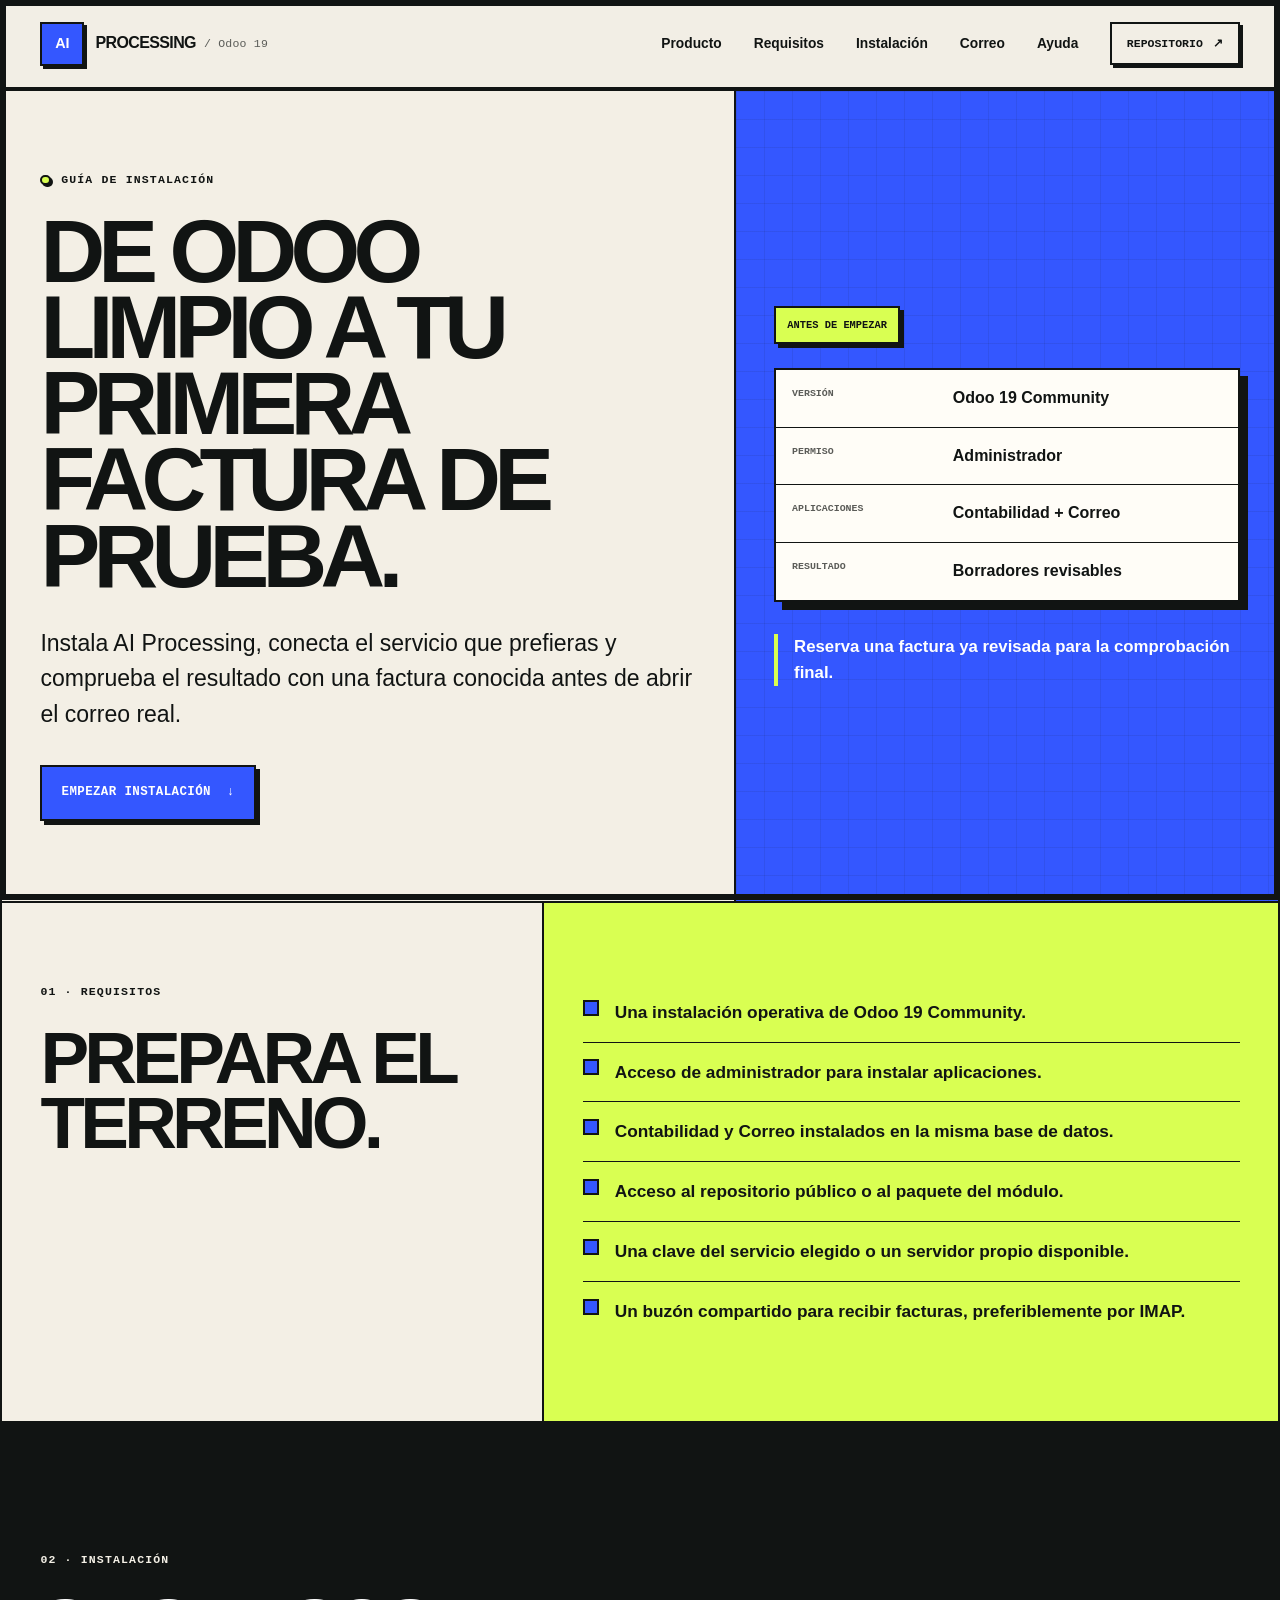
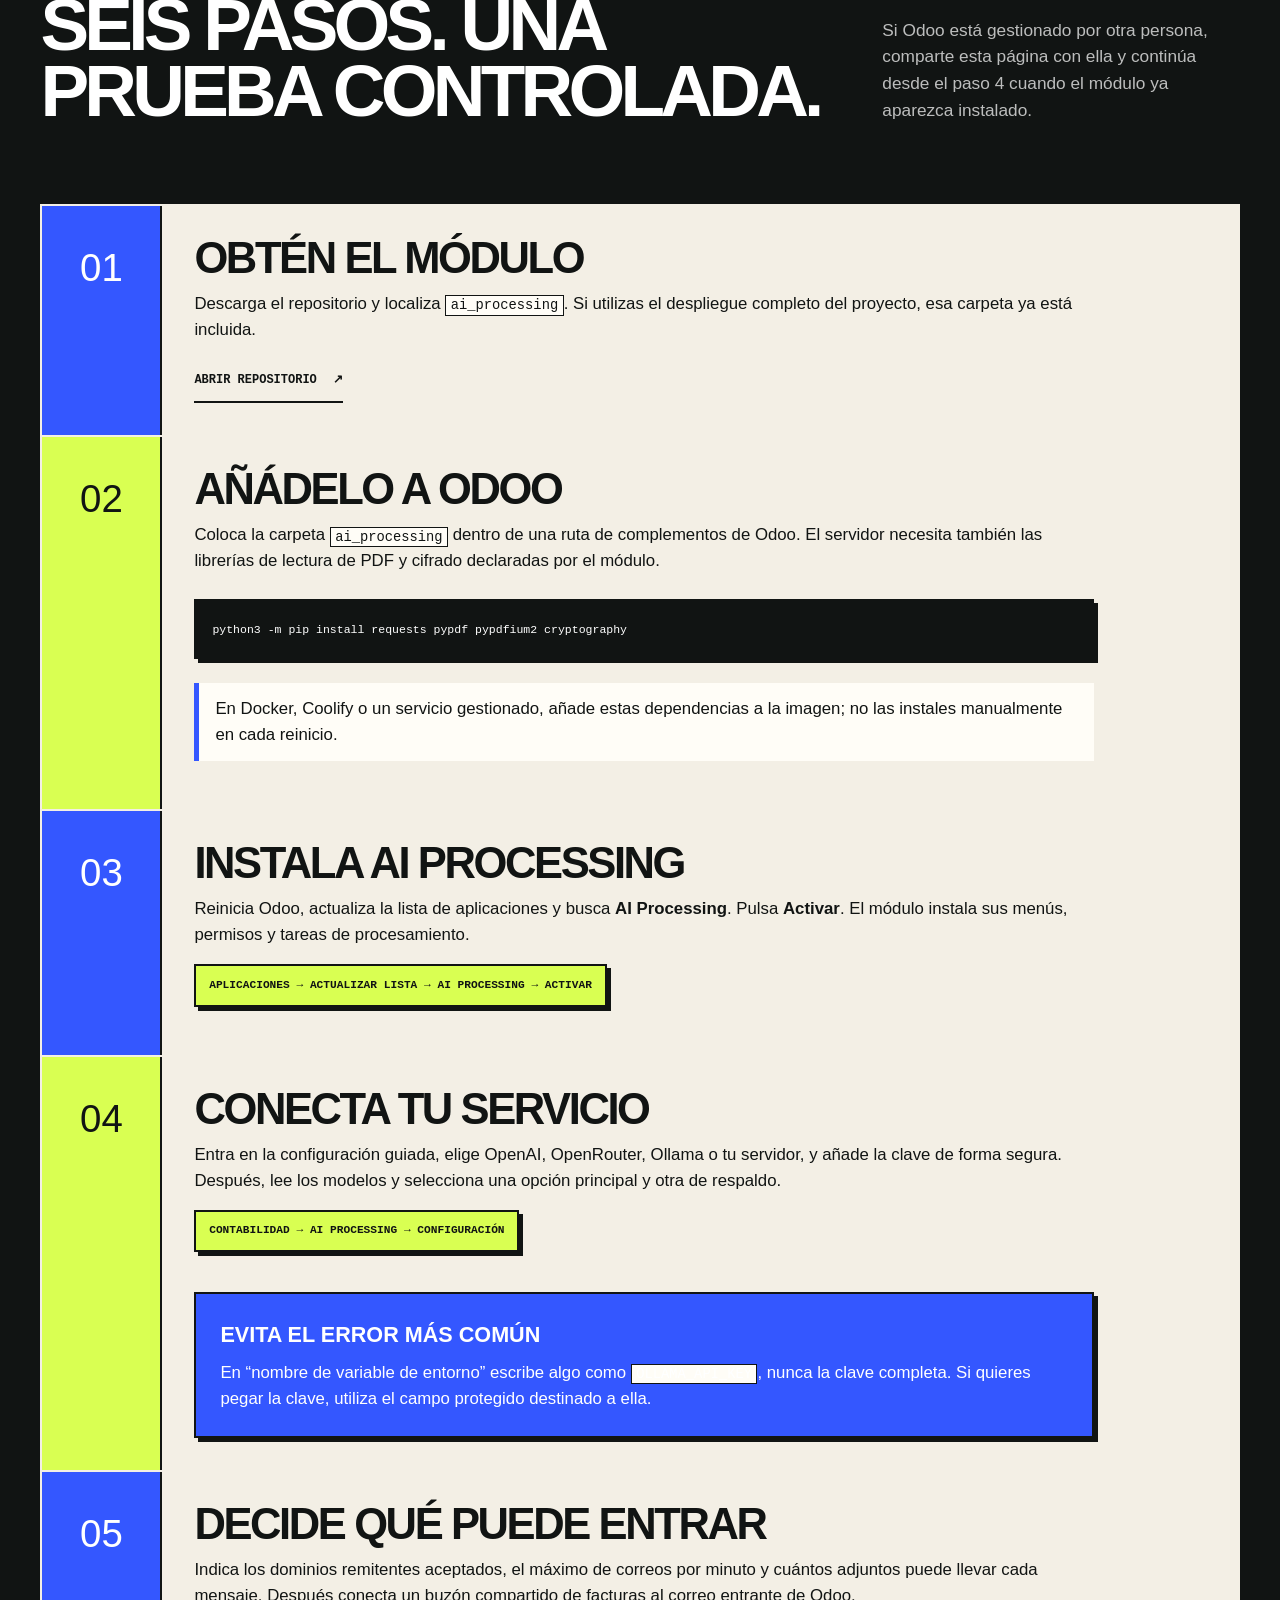
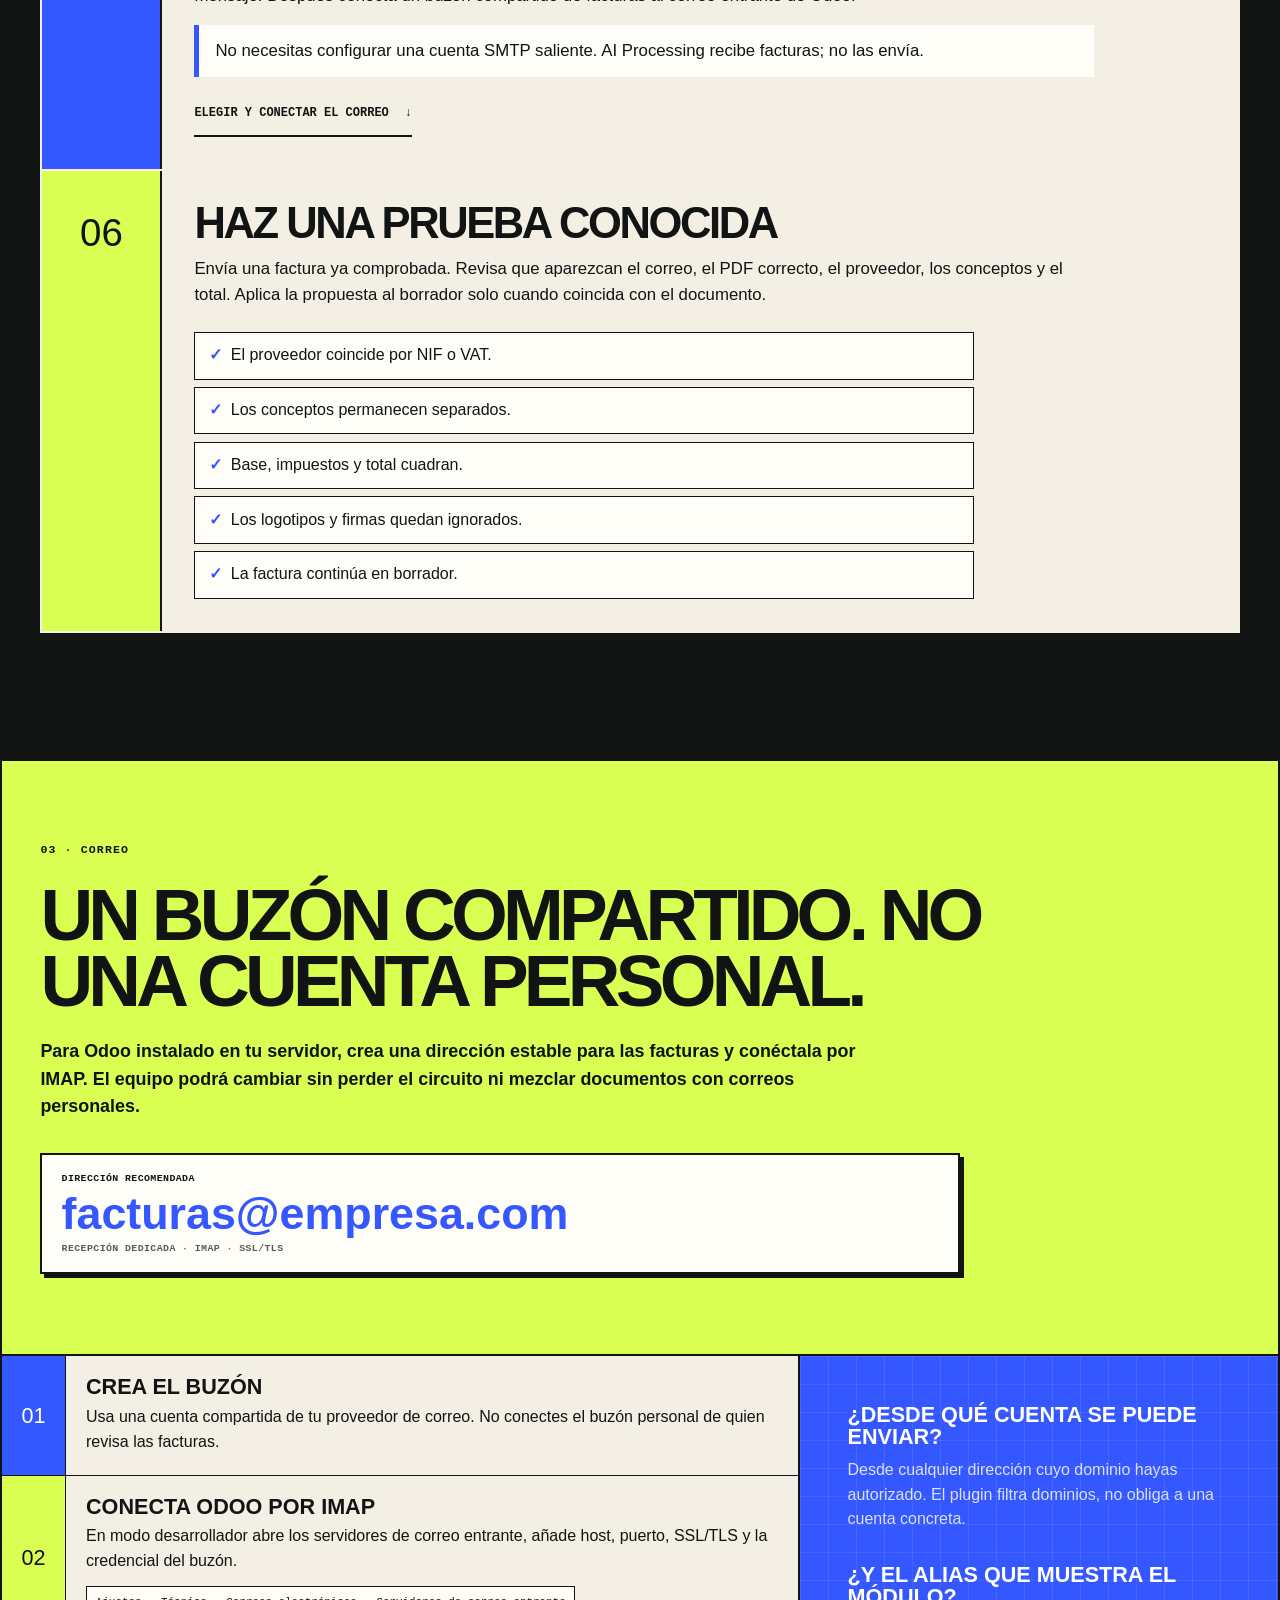
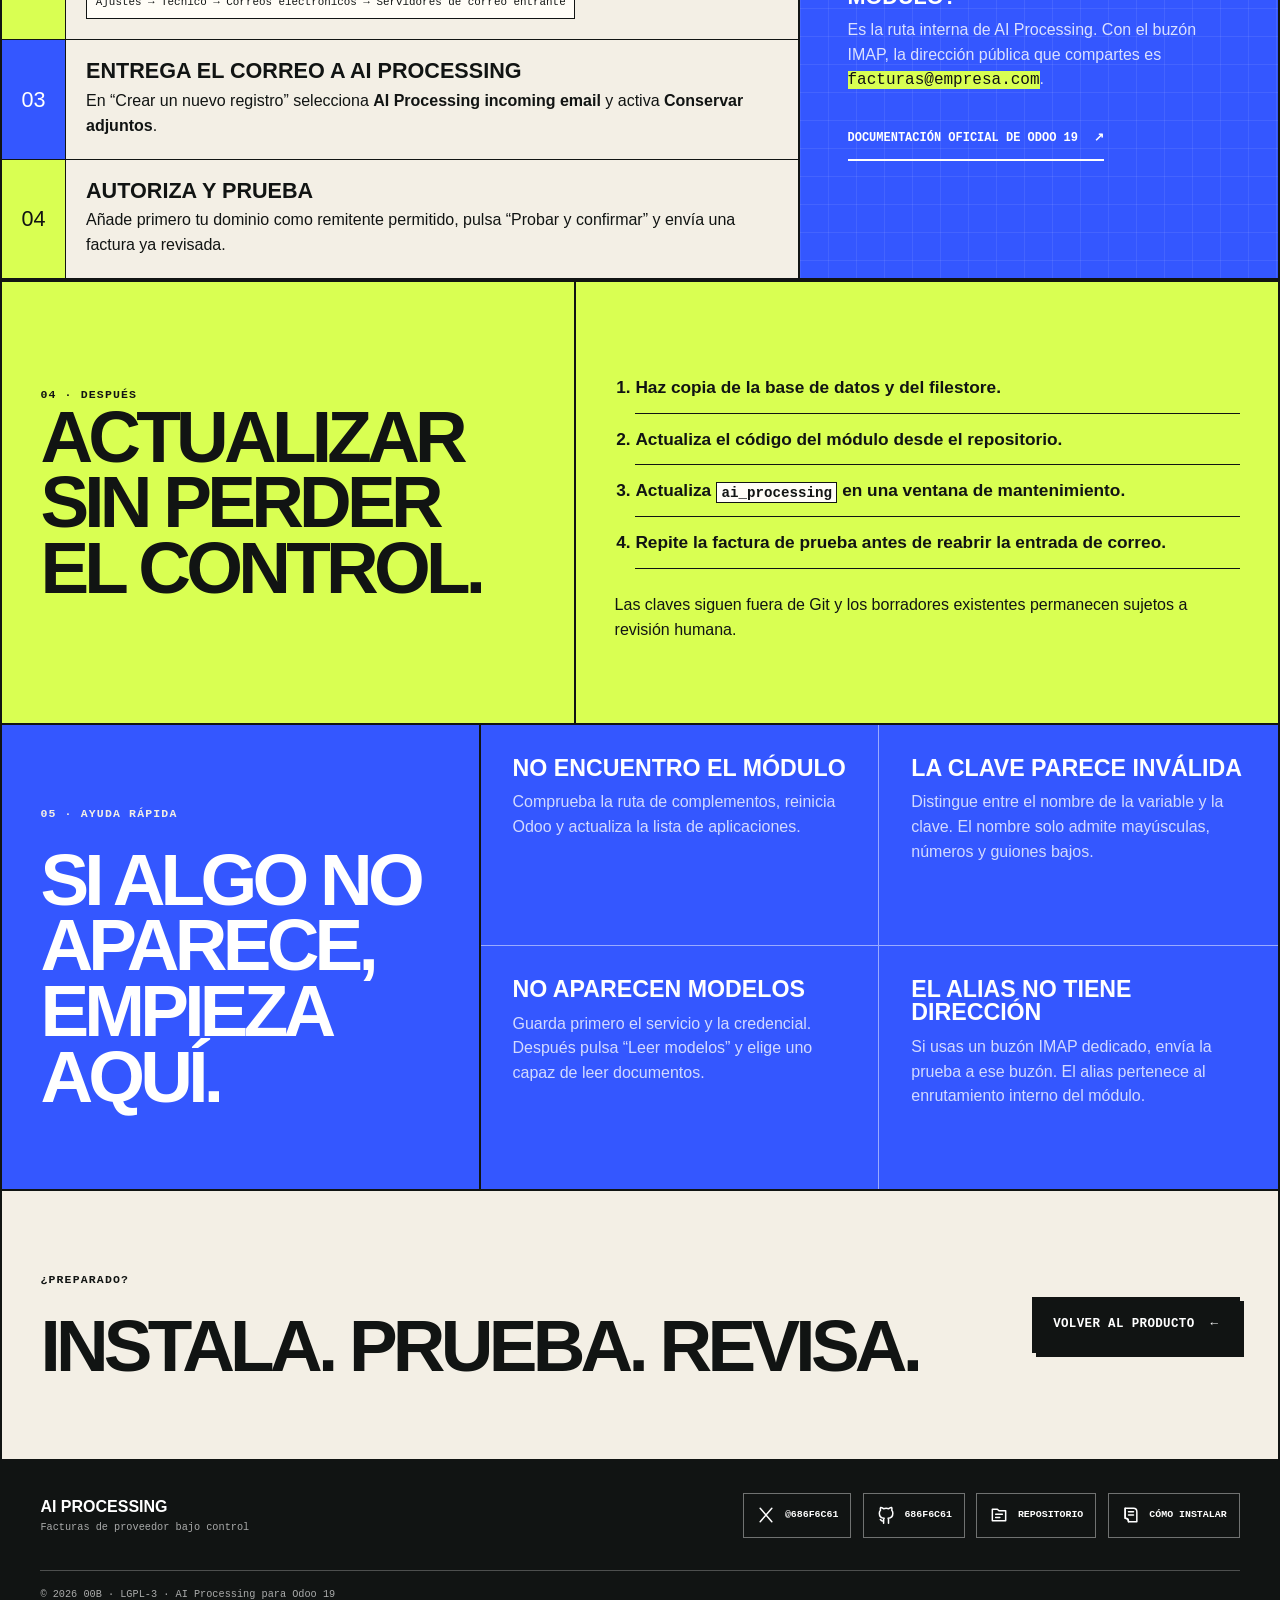
==== landing/instalar.html @ 41432357 "Release AI Processing for Odoo 19" ====
<!doctype html>
<html lang="es">
  <head>
    <meta charset="utf-8">
    <meta name="viewport" content="width=device-width, initial-scale=1">
    <title>Cómo instalar AI Processing en Odoo 19 · 00B</title>
    <meta
      name="description"
      content="Guía paso a paso para instalar AI Processing en Odoo 19 Community, conectar tu servicio y validar la primera factura de proveedor."
    >
    <link rel="canonical" href="https://ai-processing.686f6c61.dev/instalar.html">

    <meta property="og:type" content="article">
    <meta property="og:title" content="Cómo instalar AI Processing en Odoo 19">
    <meta
      property="og:description"
      content="Requisitos, instalación, configuración y primera factura de prueba."
    >
    <meta
      property="og:url"
      content="https://ai-processing.686f6c61.dev/instalar.html"
    >
    <meta
      property="og:image"
      content="https://ai-processing.686f6c61.dev/og-image.png"
    >
    <meta name="twitter:card" content="summary_large_image">

    <meta name="theme-color" content="#f3efe5">
    <link rel="icon" href="./favicon.svg" type="image/svg+xml">
    <link rel="stylesheet" href="./styles.css">

    <script type="application/ld+json">
      {
        "@context": "https://schema.org",
        "@type": "TechArticle",
        "headline": "Cómo instalar AI Processing en Odoo 19",
        "description": "Guía de instalación y primera configuración de AI Processing para Odoo 19 Community.",
        "inLanguage": "es",
        "author": {
          "@type": "Organization",
          "name": "00B",
          "sameAs": [
            "https://x.com/686f6c61",
            "https://github.com/686f6c61"
          ]
        },
        "mainEntityOfPage": "https://ai-processing.686f6c61.dev/instalar.html"
      }
    </script>
  </head>
  <body class="docs-page">
    <a class="skip-link" href="#contenido">Saltar al contenido</a>

    <header class="site-header">
      <a class="brand" href="./index.html" aria-label="AI Processing, inicio">
        <span class="brand__mark" aria-hidden="true">AI</span>
        <span class="brand__name">Processing</span>
        <span class="brand__edition">/ Odoo 19</span>
      </a>

      <nav class="site-nav" aria-label="Navegación principal">
        <a href="./index.html#flujo">Producto</a>
        <a href="#requisitos">Requisitos</a>
        <a href="#pasos">Instalación</a>
        <a href="#correo">Correo</a>
        <a href="#problemas">Ayuda</a>
      </nav>

      <a
        class="header-cta"
        href="https://github.com/686f6c61/odoo-invoices-ai-processing"
        target="_blank"
        rel="noopener noreferrer"
      >
        Repositorio
        <span aria-hidden="true">↗</span>
      </a>
    </header>

    <main id="contenido">
      <section class="docs-hero" aria-labelledby="docs-title">
        <div>
          <p class="eyebrow">
            <span class="status-dot" aria-hidden="true"></span>
            Guía de instalación
          </p>
          <h1 id="docs-title">De Odoo limpio a tu primera factura de prueba.</h1>
          <p>
            Instala AI Processing, conecta el servicio que prefieras y comprueba
            el resultado con una factura conocida antes de abrir el correo real.
          </p>
          <a class="button button--primary" href="#pasos">
            Empezar instalación
            <span aria-hidden="true">↓</span>
          </a>
        </div>

        <aside class="docs-summary" aria-label="Resumen de la instalación">
          <p>Antes de empezar</p>
          <dl>
            <div>
              <dt>Versión</dt>
              <dd>Odoo 19 Community</dd>
            </div>
            <div>
              <dt>Permiso</dt>
              <dd>Administrador</dd>
            </div>
            <div>
              <dt>Aplicaciones</dt>
              <dd>Contabilidad + Correo</dd>
            </div>
            <div>
              <dt>Resultado</dt>
              <dd>Borradores revisables</dd>
            </div>
          </dl>
          <strong>Reserva una factura ya revisada para la comprobación final.</strong>
        </aside>
      </section>

      <section class="install-prerequisites" id="requisitos" aria-labelledby="requirements-title">
        <div>
          <p class="eyebrow">01 · Requisitos</p>
          <h2 id="requirements-title">Prepara el terreno.</h2>
        </div>
        <ul>
          <li>Una instalación operativa de Odoo 19 Community.</li>
          <li>Acceso de administrador para instalar aplicaciones.</li>
          <li>Contabilidad y Correo instalados en la misma base de datos.</li>
          <li>Acceso al repositorio público o al paquete del módulo.</li>
          <li>Una clave del servicio elegido o un servidor propio disponible.</li>
          <li>Un buzón compartido para recibir facturas, preferiblemente por IMAP.</li>
        </ul>
      </section>

      <section class="install-guide" id="pasos" aria-labelledby="install-title">
        <div class="install-guide__heading">
          <div>
            <p class="eyebrow eyebrow--light">02 · Instalación</p>
            <h2 id="install-title">Seis pasos. Una prueba controlada.</h2>
          </div>
          <p>
            Si Odoo está gestionado por otra persona, comparte esta página con
            ella y continúa desde el paso 4 cuando el módulo ya aparezca instalado.
          </p>
        </div>

        <ol class="install-steps">
          <li>
            <span>01</span>
            <div>
              <h3>Obtén el módulo</h3>
              <p>
                Descarga el repositorio y localiza
                <code>ai_processing</code>. Si utilizas el despliegue
                completo del proyecto, esa carpeta ya está incluida.
              </p>
              <a
                class="text-link"
                href="https://github.com/686f6c61/odoo-invoices-ai-processing"
                target="_blank"
                rel="noopener noreferrer"
              >
                Abrir repositorio
                <span aria-hidden="true">↗</span>
              </a>
            </div>
          </li>

          <li>
            <span>02</span>
            <div>
              <h3>Añádelo a Odoo</h3>
              <p>
                Coloca la carpeta <code>ai_processing</code> dentro de una ruta
                de complementos de Odoo. El servidor necesita también las
                librerías de lectura de PDF y cifrado declaradas por el módulo.
              </p>
              <pre><code>python3 -m pip install requests pypdf pypdfium2 cryptography</code></pre>
              <p class="install-note">
                En Docker, Coolify o un servicio gestionado, añade estas
                dependencias a la imagen; no las instales manualmente en cada reinicio.
              </p>
            </div>
          </li>

          <li>
            <span>03</span>
            <div>
              <h3>Instala AI Processing</h3>
              <p>
                Reinicia Odoo, actualiza la lista de aplicaciones y busca
                <strong>AI Processing</strong>. Pulsa <strong>Activar</strong>.
                El módulo instala sus menús, permisos y tareas de procesamiento.
              </p>
              <p class="install-path">Aplicaciones → Actualizar lista → AI Processing → Activar</p>
            </div>
          </li>

          <li>
            <span>04</span>
            <div>
              <h3>Conecta tu servicio</h3>
              <p>
                Entra en la configuración guiada, elige OpenAI, OpenRouter,
                Ollama o tu servidor, y añade la clave de forma segura. Después,
                lee los modelos y selecciona una opción principal y otra de respaldo.
              </p>
              <p class="install-path">Contabilidad → AI Processing → Configuración</p>
              <div class="install-warning">
                <strong>Evita el error más común</strong>
                <p>
                  En “nombre de variable de entorno” escribe algo como
                  <code>OLLAMA_API_KEY</code>, nunca la clave completa. Si quieres
                  pegar la clave, utiliza el campo protegido destinado a ella.
                </p>
              </div>
            </div>
          </li>

          <li>
            <span>05</span>
            <div>
              <h3>Decide qué puede entrar</h3>
              <p>
                Indica los dominios remitentes aceptados, el máximo de correos
                por minuto y cuántos adjuntos puede llevar cada mensaje. Después
                conecta un buzón compartido de facturas al correo entrante de Odoo.
              </p>
              <p class="install-note">
                No necesitas configurar una cuenta SMTP saliente. AI Processing
                recibe facturas; no las envía.
              </p>
              <a class="text-link" href="#correo">
                Elegir y conectar el correo
                <span aria-hidden="true">↓</span>
              </a>
            </div>
          </li>

          <li>
            <span>06</span>
            <div>
              <h3>Haz una prueba conocida</h3>
              <p>
                Envía una factura ya comprobada. Revisa que aparezcan el correo,
                el PDF correcto, el proveedor, los conceptos y el total. Aplica
                la propuesta al borrador solo cuando coincida con el documento.
              </p>
              <ul class="test-checklist">
                <li>El proveedor coincide por NIF o VAT.</li>
                <li>Los conceptos permanecen separados.</li>
                <li>Base, impuestos y total cuadran.</li>
                <li>Los logotipos y firmas quedan ignorados.</li>
                <li>La factura continúa en borrador.</li>
              </ul>
            </div>
          </li>
        </ol>
      </section>

      <section class="mail-setup" id="correo" aria-labelledby="mail-title">
        <div class="mail-setup__intro">
          <p class="eyebrow">03 · Correo</p>
          <h2 id="mail-title">Un buzón compartido. No una cuenta personal.</h2>
          <p>
            Para Odoo instalado en tu servidor, crea una dirección estable para
            las facturas y conéctala por IMAP. El equipo podrá cambiar sin
            perder el circuito ni mezclar documentos con correos personales.
          </p>
          <div class="mail-address">
            <small>Dirección recomendada</small>
            <strong>facturas@empresa.com</strong>
            <span>Recepción dedicada · IMAP · SSL/TLS</span>
          </div>
        </div>

        <div class="mail-setup__steps">
          <ol>
            <li>
              <span>01</span>
              <div>
                <strong>Crea el buzón</strong>
                <p>
                  Usa una cuenta compartida de tu proveedor de correo. No
                  conectes el buzón personal de quien revisa las facturas.
                </p>
              </div>
            </li>
            <li>
              <span>02</span>
              <div>
                <strong>Conecta Odoo por IMAP</strong>
                <p>
                  En modo desarrollador abre los servidores de correo entrante,
                  añade host, puerto, SSL/TLS y la credencial del buzón.
                </p>
                <code>Ajustes → Técnico → Correos electrónicos → Servidores de correo entrante</code>
              </div>
            </li>
            <li>
              <span>03</span>
              <div>
                <strong>Entrega el correo a AI Processing</strong>
                <p>
                  En “Crear un nuevo registro” selecciona
                  <b>AI Processing incoming email</b> y activa
                  <b>Conservar adjuntos</b>.
                </p>
              </div>
            </li>
            <li>
              <span>04</span>
              <div>
                <strong>Autoriza y prueba</strong>
                <p>
                  Añade primero tu dominio como remitente permitido, pulsa
                  “Probar y confirmar” y envía una factura ya revisada.
                </p>
              </div>
            </li>
          </ol>

          <aside>
            <strong>¿Desde qué cuenta se puede enviar?</strong>
            <p>
              Desde cualquier dirección cuyo dominio hayas autorizado. El
              plugin filtra dominios, no obliga a una cuenta concreta.
            </p>
            <strong>¿Y el alias que muestra el módulo?</strong>
            <p>
              Es la ruta interna de AI Processing. Con el buzón IMAP, la
              dirección pública que compartes es
              <code>facturas@empresa.com</code>.
            </p>
            <a
              class="text-link text-link--light"
              href="https://www.odoo.com/documentation/19.0/es/applications/general/email_communication/email_servers_inbound.html"
              target="_blank"
              rel="noopener noreferrer"
            >
              Documentación oficial de Odoo 19
              <span aria-hidden="true">↗</span>
            </a>
          </aside>
        </div>
      </section>

      <section class="after-install" aria-labelledby="after-title">
        <div>
          <p class="eyebrow">04 · Después</p>
          <h2 id="after-title">Actualizar sin perder el control.</h2>
        </div>
        <div>
          <ol>
            <li>Haz copia de la base de datos y del filestore.</li>
            <li>Actualiza el código del módulo desde el repositorio.</li>
            <li>Actualiza <code>ai_processing</code> en una ventana de mantenimiento.</li>
            <li>Repite la factura de prueba antes de reabrir la entrada de correo.</li>
          </ol>
          <p>
            Las claves siguen fuera de Git y los borradores existentes permanecen
            sujetos a revisión humana.
          </p>
        </div>
      </section>

      <section class="install-help" id="problemas" aria-labelledby="help-title">
        <div>
          <p class="eyebrow eyebrow--light">05 · Ayuda rápida</p>
          <h2 id="help-title">Si algo no aparece, empieza aquí.</h2>
        </div>
        <div class="help-grid">
          <article>
            <h3>No encuentro el módulo</h3>
            <p>Comprueba la ruta de complementos, reinicia Odoo y actualiza la lista de aplicaciones.</p>
          </article>
          <article>
            <h3>La clave parece inválida</h3>
            <p>Distingue entre el nombre de la variable y la clave. El nombre solo admite mayúsculas, números y guiones bajos.</p>
          </article>
          <article>
            <h3>No aparecen modelos</h3>
            <p>Guarda primero el servicio y la credencial. Después pulsa “Leer modelos” y elige uno capaz de leer documentos.</p>
          </article>
          <article>
            <h3>El alias no tiene dirección</h3>
            <p>Si usas un buzón IMAP dedicado, envía la prueba a ese buzón. El alias pertenece al enrutamiento interno del módulo.</p>
          </article>
        </div>
      </section>

      <section class="docs-closing" aria-labelledby="docs-closing-title">
        <div>
          <p class="eyebrow">¿Preparado?</p>
          <h2 id="docs-closing-title">Instala. Prueba. Revisa.</h2>
        </div>
        <a class="button button--dark" href="./index.html">
          Volver al producto
          <span aria-hidden="true">←</span>
        </a>
      </section>
    </main>

    <footer class="site-footer">
      <div class="site-footer__brand">
        <strong>AI Processing</strong>
        <span>Facturas de proveedor bajo control</span>
      </div>

      <nav class="socials" aria-label="Enlaces de AI Processing">
        <a
          href="https://x.com/686f6c61"
          target="_blank"
          rel="me noopener noreferrer"
          aria-label="686f6c61 en X"
        >
          <svg viewBox="0 0 24 24" aria-hidden="true" focusable="false">
            <path d="M5 4l14 16M19 4 5 20"/>
          </svg>
          <span>@686f6c61</span>
        </a>
        <a
          href="https://github.com/686f6c61"
          target="_blank"
          rel="me noopener noreferrer"
          aria-label="686f6c61 en GitHub"
        >
          <svg viewBox="0 0 24 24" aria-hidden="true" focusable="false">
            <path d="M15 22v-3.9c0-1 .1-1.5-.5-2.1 2.8-.3 5.7-1.4 5.7-6.2 0-1.4-.5-2.5-1.3-3.4.1-.3.6-1.6-.1-3.3 0 0-1-.3-3.5 1.3a12 12 0 0 0-6.3 0C6.5 2.8 5.5 3.1 5.5 3.1c-.7 1.7-.2 3-.1 3.3A5 5 0 0 0 4 9.8c0 4.8 3 5.9 5.8 6.2-.4.4-.7.9-.7 1.8V22"/>
            <path d="M9 19c-2.7.8-2.7-1.2-3.8-1.5"/>
          </svg>
          <span>686f6c61</span>
        </a>
        <a
          href="https://github.com/686f6c61/odoo-invoices-ai-processing"
          target="_blank"
          rel="noopener noreferrer"
          aria-label="Repositorio odoo-invoices-ai-processing en GitHub"
        >
          <svg viewBox="0 0 24 24" aria-hidden="true" focusable="false">
            <path d="M4 5h6l2 2h8v12H4Z"/>
            <path d="M8 11h8M8 15h5"/>
          </svg>
          <span>Repositorio</span>
        </a>
        <a href="./instalar.html" aria-current="page" aria-label="Guía de instalación">
          <svg viewBox="0 0 24 24" aria-hidden="true" focusable="false">
            <path d="M5 4h10a4 4 0 0 1 4 4v12H9a4 4 0 0 0-4-4Z"/>
            <path d="M5 4v12a4 4 0 0 1 4 4M9 8h6M9 12h6"/>
          </svg>
          <span>Cómo instalar</span>
        </a>
      </nav>

      <p>© 2026 00B · LGPL-3 · AI Processing para Odoo 19</p>
    </footer>
  </body>
</html>
---- landing/styles.css ----
:root {
  --paper: #f3efe5;
  --paper-bright: #fffdf7;
  --ink: #111413;
  --muted: #5b5c58;
  --blue: #3457ff;
  --blue-dark: #1731b8;
  --lime: #d9ff52;
  --line: #111413;
  --line-soft: rgba(17, 20, 19, 0.2);
  --display: "Arial Black", "Helvetica Neue", Arial, sans-serif;
  --body: "Helvetica Neue", Helvetica, Arial, sans-serif;
  --mono: "SFMono-Regular", Consolas, "Liberation Mono", monospace;
  --shadow: 8px 8px 0 var(--ink);
  --shadow-small: 4px 4px 0 var(--ink);
  --content: 1480px;
  --gutter: clamp(1rem, 3vw, 3rem);
  --space-1: 0.5rem;
  --space-2: 1rem;
  --space-3: 1.5rem;
  --space-4: 2rem;
  --space-5: 3rem;
  --space-6: 5rem;
  --space-7: 8rem;
  --ease: cubic-bezier(0.2, 0.75, 0.2, 1);
}

*,
*::before,
*::after {
  box-sizing: border-box;
}

html {
  scroll-behavior: smooth;
  scroll-padding-top: 6rem;
}

body {
  margin: 0;
  overflow-x: hidden;
  color: var(--ink);
  background: var(--paper);
  font-family: var(--body);
  font-size: 1rem;
  line-height: 1.55;
  text-rendering: optimizeLegibility;
}

body::before {
  position: fixed;
  z-index: 30;
  inset: 0;
  border: 6px solid var(--ink);
  pointer-events: none;
  content: "";
}

a {
  color: inherit;
}

svg {
  display: block;
}

::selection {
  color: var(--paper-bright);
  background: var(--blue);
}

.skip-link {
  position: fixed;
  z-index: 100;
  top: 0.75rem;
  left: 0.75rem;
  padding: 0.75rem 1rem;
  border: 2px solid var(--ink);
  color: var(--paper-bright);
  background: var(--ink);
  transform: translateY(-150%);
}

.skip-link:focus {
  transform: translateY(0);
}

:focus-visible {
  outline: 4px solid var(--blue);
  outline-offset: 4px;
}

.site-header {
  position: relative;
  z-index: 20;
  display: grid;
  grid-template-columns: minmax(240px, 1fr) auto auto;
  align-items: center;
  gap: var(--space-4);
  width: min(100%, var(--content));
  margin-inline: auto;
  padding: 1.35rem var(--gutter);
  border-right: 2px solid var(--ink);
  border-bottom: 2px solid var(--ink);
  border-left: 2px solid var(--ink);
  background: rgba(243, 239, 229, 0.96);
}

.brand {
  display: inline-flex;
  align-items: center;
  width: fit-content;
  font-weight: 800;
  text-decoration: none;
}

.brand__mark {
  display: grid;
  width: 2.75rem;
  height: 2.75rem;
  place-items: center;
  margin-right: 0.7rem;
  border: 2px solid var(--ink);
  color: white;
  background: var(--blue);
  font-family: var(--display);
  font-size: 0.9rem;
  box-shadow: 3px 3px 0 var(--ink);
}

.brand__name {
  font-family: var(--display);
  letter-spacing: -0.04em;
  text-transform: uppercase;
}

.brand__edition {
  margin-left: 0.5rem;
  color: var(--muted);
  font-family: var(--mono);
  font-size: 0.72rem;
  font-weight: 500;
  letter-spacing: 0.02em;
}

.site-nav {
  display: flex;
  align-items: center;
  gap: clamp(1rem, 2.5vw, 2.4rem);
}

.site-nav a {
  position: relative;
  font-size: 0.86rem;
  font-weight: 700;
  text-decoration: none;
}

.site-nav a::after {
  position: absolute;
  right: 0;
  bottom: -0.35rem;
  left: 0;
  height: 2px;
  background: var(--blue);
  transform: scaleX(0);
  transform-origin: right;
  transition: transform 180ms var(--ease);
  content: "";
}

.site-nav a:hover::after,
.site-nav a:focus-visible::after {
  transform: scaleX(1);
  transform-origin: left;
}

.header-cta {
  display: inline-flex;
  align-items: center;
  gap: 0.65rem;
  padding: 0.65rem 0.9rem;
  border: 2px solid var(--ink);
  font-family: var(--mono);
  font-size: 0.72rem;
  font-weight: 700;
  text-decoration: none;
  text-transform: uppercase;
  box-shadow: 3px 3px 0 var(--ink);
  transition:
    box-shadow 160ms var(--ease),
    transform 160ms var(--ease);
}

.header-cta:hover {
  box-shadow: 0 0 0 var(--ink);
  transform: translate(3px, 3px);
}

.hero {
  display: grid;
  grid-template-columns: minmax(0, 1.04fr) minmax(440px, 0.96fr);
  min-height: 820px;
  width: min(100%, var(--content));
  margin-inline: auto;
  border-right: 2px solid var(--ink);
  border-left: 2px solid var(--ink);
}

.hero__copy {
  display: flex;
  flex-direction: column;
  justify-content: center;
  padding: clamp(4rem, 8vw, 7rem) var(--gutter);
  border-right: 2px solid var(--ink);
}

.eyebrow {
  display: flex;
  align-items: center;
  gap: 0.65rem;
  margin: 0 0 var(--space-3);
  font-family: var(--mono);
  font-size: 0.72rem;
  font-weight: 800;
  letter-spacing: 0.1em;
  text-transform: uppercase;
}

.eyebrow--light {
  color: var(--paper);
}

.status-dot {
  width: 0.65rem;
  height: 0.65rem;
  border: 2px solid var(--ink);
  border-radius: 50%;
  background: var(--lime);
  box-shadow: 2px 2px 0 var(--ink);
}

.hero h1 {
  max-width: 100%;
  margin: 0;
  font-family: var(--display);
  font-size: clamp(3.7rem, 5.6vw, 6.7rem);
  font-weight: 900;
  line-height: 0.84;
  letter-spacing: -0.075em;
  text-transform: uppercase;
}

.hero h1 span {
  display: block;
  color: var(--blue);
}

.hero__lede {
  max-width: 690px;
  margin: var(--space-4) 0 0;
  font-size: clamp(1.12rem, 1.6vw, 1.45rem);
  line-height: 1.45;
}

.hero__actions {
  display: flex;
  flex-wrap: wrap;
  gap: var(--space-2);
  margin-top: var(--space-4);
}

.button {
  display: inline-flex;
  min-height: 3.5rem;
  align-items: center;
  justify-content: center;
  gap: 1rem;
  padding: 0.9rem 1.2rem;
  border: 2px solid var(--ink);
  font-family: var(--mono);
  font-size: 0.78rem;
  font-weight: 800;
  letter-spacing: 0.03em;
  text-decoration: none;
  text-transform: uppercase;
  box-shadow: var(--shadow-small);
  transition:
    transform 160ms var(--ease),
    box-shadow 160ms var(--ease);
}

.button:hover {
  box-shadow: 0 0 0 var(--ink);
  transform: translate(4px, 4px);
}

.button--primary {
  color: white;
  background: var(--blue);
}

.button--dark {
  color: white;
  background: var(--ink);
}

.hero__facts {
  display: grid;
  grid-template-columns: repeat(3, 1fr);
  gap: 0;
  margin: var(--space-6) 0 0;
  padding: 0;
  border-top: 2px solid var(--ink);
  border-bottom: 2px solid var(--ink);
  list-style: none;
}

.hero__facts li {
  display: flex;
  flex-direction: column;
  gap: 0.2rem;
  padding: 0.8rem 0.9rem;
  border-right: 2px solid var(--ink);
}

.hero__facts li:first-child {
  padding-left: 0;
}

.hero__facts li:last-child {
  border-right: 0;
}

.hero__facts span {
  color: var(--muted);
  font-family: var(--mono);
  font-size: 0.62rem;
  letter-spacing: 0.06em;
  text-transform: uppercase;
}

.hero__facts strong {
  font-size: 0.88rem;
}

.hero__visual {
  position: relative;
  display: grid;
  overflow: hidden;
  min-height: 680px;
  place-items: center;
  padding: clamp(2rem, 5vw, 4.5rem);
  background:
    linear-gradient(rgba(17, 20, 19, 0.06) 1px, transparent 1px),
    linear-gradient(90deg, rgba(17, 20, 19, 0.06) 1px, transparent 1px),
    var(--blue);
  background-size: 32px 32px;
}

.hero__visual::before {
  position: absolute;
  top: 7%;
  right: 8%;
  width: 8rem;
  height: 8rem;
  border: 2px solid var(--ink);
  border-radius: 50%;
  background: var(--lime);
  box-shadow: var(--shadow);
  content: "";
}

.product-demo {
  position: relative;
  z-index: 2;
  width: min(100%, 660px);
  border: 3px solid var(--ink);
  background: var(--paper-bright);
  box-shadow: 12px 12px 0 var(--ink);
  transform: rotate(-0.8deg);
}

.product-demo__bar {
  display: grid;
  grid-template-columns: 1fr auto 1fr;
  align-items: center;
  gap: 1rem;
  min-height: 3.3rem;
  padding: 0.7rem 1rem;
  border-bottom: 2px solid var(--ink);
  color: var(--paper-bright);
  background: var(--ink);
  font-family: var(--mono);
  font-size: 0.62rem;
  font-weight: 800;
  letter-spacing: 0.04em;
  text-transform: uppercase;
}

.product-demo__bar > div {
  display: flex;
  gap: 0.35rem;
}

.product-demo__bar > div span {
  width: 0.6rem;
  height: 0.6rem;
  border: 1px solid var(--paper-bright);
  border-radius: 50%;
}

.product-demo__bar > span {
  justify-self: end;
  opacity: 0.65;
}

.product-demo__body {
  display: grid;
  gap: 1rem;
  padding: clamp(1rem, 2.6vw, 1.6rem);
  background:
    linear-gradient(rgba(17, 20, 19, 0.055) 1px, transparent 1px),
    linear-gradient(90deg, rgba(17, 20, 19, 0.055) 1px, transparent 1px),
    var(--paper);
  background-size: 22px 22px;
}

.demo-inbox,
.demo-draft {
  border: 2px solid var(--ink);
  background: var(--paper-bright);
}

.demo-inbox {
  padding: 1rem;
  animation: demo-inbox 7.2s var(--ease) infinite;
}

.demo-card__heading {
  display: grid;
  grid-template-columns: 2.6rem minmax(0, 1fr) auto;
  gap: 0.7rem;
  align-items: center;
}

.demo-icon {
  display: grid;
  width: 2.6rem;
  height: 2.6rem;
  place-items: center;
  border: 2px solid var(--ink);
  background: var(--lime);
  font-size: 1.2rem;
  font-weight: 900;
}

.demo-card__heading small,
.demo-draft__top small {
  display: block;
  color: var(--muted);
  font-family: var(--mono);
  font-size: 0.56rem;
  font-weight: 800;
  letter-spacing: 0.06em;
  text-transform: uppercase;
}

.demo-card__heading strong,
.demo-draft__top strong {
  display: block;
  overflow: hidden;
  margin-top: 0.15rem;
  font-size: 0.92rem;
  line-height: 1.15;
  text-overflow: ellipsis;
  white-space: nowrap;
}

.demo-card__heading > b {
  display: grid;
  width: 1.8rem;
  height: 1.8rem;
  place-items: center;
  border: 2px solid var(--ink);
  border-radius: 50%;
  background: var(--lime);
  font-family: var(--mono);
  font-size: 0.7rem;
}

.demo-inbox > p {
  margin: 0.75rem 0;
  padding-bottom: 0.65rem;
  border-bottom: 1px solid var(--line-soft);
  color: var(--muted);
  font-family: var(--mono);
  font-size: 0.58rem;
}

.demo-attachments {
  display: flex;
  flex-wrap: wrap;
  gap: 0.4rem;
}

.demo-file {
  padding: 0.38rem 0.48rem;
  border: 1px solid var(--ink);
  color: var(--muted);
  background: var(--paper);
  font-family: var(--mono);
  font-size: 0.55rem;
  font-weight: 800;
  text-transform: uppercase;
  opacity: 0.58;
}

.demo-file--active {
  color: var(--ink);
  background: var(--lime);
  opacity: 1;
  animation: demo-file 7.2s var(--ease) infinite;
}

.demo-progress {
  position: relative;
  display: grid;
  grid-template-columns: repeat(3, 1fr);
  gap: 0;
  margin: 0;
  padding: 0;
  list-style: none;
}

.demo-progress::before {
  position: absolute;
  top: 1.15rem;
  right: 12%;
  left: 12%;
  height: 3px;
  background: var(--ink);
  content: "";
}

.demo-progress li {
  position: relative;
  z-index: 1;
  display: grid;
  justify-items: center;
  gap: 0.3rem;
}

.demo-progress span {
  display: grid;
  width: 2.3rem;
  height: 2.3rem;
  place-items: center;
  border: 2px solid var(--ink);
  border-radius: 50%;
  background: var(--paper-bright);
  font-family: var(--mono);
  font-size: 0.66rem;
  box-shadow: 3px 3px 0 var(--ink);
}

.demo-progress strong {
  font-family: var(--mono);
  font-size: 0.58rem;
  letter-spacing: 0.04em;
  text-transform: uppercase;
}

.demo-progress li:nth-child(1) span {
  animation: demo-step-one 7.2s steps(1, end) infinite;
}

.demo-progress li:nth-child(2) span {
  animation: demo-step-two 7.2s steps(1, end) infinite;
}

.demo-progress li:nth-child(3) span {
  animation: demo-step-three 7.2s steps(1, end) infinite;
}

.demo-draft {
  animation: demo-draft 7.2s var(--ease) infinite;
}

.demo-draft__top {
  display: grid;
  grid-template-columns: minmax(0, 1fr) auto;
  gap: 0.75rem;
  align-items: start;
  padding: 1rem;
  border-bottom: 2px solid var(--ink);
}

.demo-draft__top > span {
  padding: 0.35rem 0.45rem;
  border: 1px solid var(--ink);
  background: var(--lime);
  font-family: var(--mono);
  font-size: 0.52rem;
  font-weight: 800;
  text-transform: uppercase;
}

.demo-draft dl {
  display: grid;
  grid-template-columns: 1.25fr 1fr 0.8fr;
  margin: 0;
  border-bottom: 2px solid var(--ink);
}

.demo-draft dl > div {
  min-width: 0;
  padding: 0.8rem;
  border-right: 1px solid var(--ink);
}

.demo-draft dl > div:last-child {
  border-right: 0;
}

.demo-draft dt {
  color: var(--muted);
  font-family: var(--mono);
  font-size: 0.5rem;
  font-weight: 800;
  text-transform: uppercase;
}

.demo-draft dd {
  overflow: hidden;
  margin: 0.2rem 0 0;
  font-size: 0.7rem;
  font-weight: 700;
  text-overflow: ellipsis;
  white-space: nowrap;
}

.demo-draft__total {
  display: flex;
  align-items: end;
  justify-content: space-between;
  gap: 1rem;
  padding: 0.85rem 1rem;
}

.demo-draft__total span {
  color: var(--muted);
  font-family: var(--mono);
  font-size: 0.56rem;
  font-weight: 800;
  text-transform: uppercase;
}

.demo-draft__total strong {
  font-family: var(--display);
  font-size: clamp(1.5rem, 3vw, 2.3rem);
  line-height: 1;
  letter-spacing: -0.05em;
}

.demo-draft__footer {
  display: flex;
  align-items: center;
  justify-content: space-between;
  gap: 0.7rem;
  padding: 0.75rem 1rem;
  color: var(--paper-bright);
  background: var(--ink);
  font-family: var(--mono);
  font-size: 0.53rem;
  font-weight: 800;
  text-transform: uppercase;
}

.demo-draft__footer > span:first-child b {
  color: var(--lime);
}

.demo-review-action {
  padding: 0.45rem 0.55rem;
  border: 1px solid var(--paper-bright);
  color: var(--ink);
  background: var(--lime);
  font: inherit;
  white-space: nowrap;
}

@keyframes demo-inbox {
  0%,
  8% {
    box-shadow: 0 0 0 0 var(--lime);
    transform: translateY(-10px);
    opacity: 0;
  }
  17%,
  88% {
    box-shadow: 6px 6px 0 var(--ink);
    transform: translateY(0);
    opacity: 1;
  }
  100% {
    opacity: 0.78;
  }
}

@keyframes demo-file {
  0%,
  18% {
    background: var(--paper);
  }
  28%,
  100% {
    background: var(--lime);
  }
}

@keyframes demo-step-one {
  0%,
  20% {
    color: var(--paper-bright);
    background: var(--blue);
  }
  21%,
  100% {
    color: var(--ink);
    background: var(--lime);
  }
}

@keyframes demo-step-two {
  0%,
  20% {
    color: var(--ink);
    background: var(--paper-bright);
  }
  21%,
  43% {
    color: var(--paper-bright);
    background: var(--blue);
  }
  44%,
  100% {
    color: var(--ink);
    background: var(--lime);
  }
}

@keyframes demo-step-three {
  0%,
  43% {
    color: var(--ink);
    background: var(--paper-bright);
  }
  44%,
  65% {
    color: var(--paper-bright);
    background: var(--blue);
  }
  66%,
  100% {
    color: var(--ink);
    background: var(--lime);
  }
}

@keyframes demo-draft {
  0%,
  42% {
    transform: translateY(12px);
    opacity: 0.58;
  }
  62%,
  90% {
    transform: translateY(0);
    opacity: 1;
  }
  100% {
    opacity: 0.82;
  }
}

.demo-route {
  display: grid;
  grid-template-columns: minmax(0, 0.86fr) 4.8rem minmax(0, 1.14fr);
  align-items: center;
}

.demo-stage {
  min-width: 0;
  border: 2px solid var(--ink);
  background: var(--paper-bright);
}

.demo-stage--mail {
  padding: 0.85rem;
  box-shadow: 5px 5px 0 var(--ink);
  animation: demo-mail-arrives 8s var(--ease) infinite;
}

.demo-stage__head {
  display: grid;
  grid-template-columns: 2.2rem minmax(0, 1fr);
  gap: 0.65rem;
  align-items: center;
}

.demo-stage__head > span {
  display: grid;
  width: 2.2rem;
  height: 2.2rem;
  place-items: center;
  border: 2px solid var(--ink);
  background: var(--lime);
  font-family: var(--mono);
  font-size: 0.65rem;
  font-weight: 900;
}

.demo-stage__head small,
.demo-odoo__head small {
  display: block;
  color: var(--muted);
  font-family: var(--mono);
  font-size: 0.5rem;
  font-weight: 800;
  letter-spacing: 0.05em;
  text-transform: uppercase;
}

.demo-stage__head strong,
.demo-odoo__head strong {
  display: block;
  overflow: hidden;
  margin-top: 0.16rem;
  font-size: 0.75rem;
  line-height: 1.2;
  text-overflow: ellipsis;
  white-space: nowrap;
}

.demo-stage--mail > p {
  overflow: hidden;
  margin: 0.7rem 0;
  padding-bottom: 0.55rem;
  border-bottom: 1px solid var(--line-soft);
  color: var(--muted);
  font-family: var(--mono);
  font-size: 0.48rem;
  text-overflow: ellipsis;
  white-space: nowrap;
}

.demo-attachment {
  display: grid;
  grid-template-columns: auto minmax(0, 1fr);
  gap: 0.05rem 0.45rem;
  align-items: center;
  padding: 0.48rem;
  border: 1px solid var(--ink);
  font-family: var(--mono);
}

.demo-attachment + .demo-attachment {
  margin-top: 0.4rem;
}

.demo-attachment > span {
  grid-row: span 2;
  padding: 0.22rem 0.28rem;
  border: 1px solid var(--ink);
  font-size: 0.47rem;
  font-weight: 900;
}

.demo-attachment strong {
  overflow: hidden;
  font-size: 0.5rem;
  text-overflow: ellipsis;
  white-space: nowrap;
}

.demo-attachment small {
  color: var(--muted);
  font-size: 0.43rem;
  font-weight: 800;
  text-transform: uppercase;
}

.demo-attachment--invoice {
  animation: demo-invoice-found 8s steps(1, end) infinite;
}

.demo-attachment--invoice > span {
  background: var(--blue);
  color: white;
}

.demo-attachment--ignored {
  border-style: dashed;
  opacity: 0.5;
}

.demo-connector {
  position: relative;
  display: grid;
  justify-items: center;
  gap: 0.2rem;
  color: var(--ink);
}

.demo-connector > span {
  display: grid;
  z-index: 1;
  width: 2.5rem;
  height: 2.5rem;
  place-items: center;
  border: 2px solid var(--ink);
  border-radius: 50%;
  background: var(--lime);
  box-shadow: 3px 3px 0 var(--ink);
  font-family: var(--display);
  font-size: 0.72rem;
  animation: demo-ai-pulse 8s var(--ease) infinite;
}

.demo-connector svg {
  width: 100%;
  height: 1.5rem;
  overflow: visible;
}

.demo-connector path {
  fill: none;
  stroke: currentColor;
  stroke-width: 3;
  stroke-linecap: square;
  stroke-linejoin: miter;
}

.demo-connector path:first-child {
  stroke-dasharray: 84;
  animation: demo-data-route 8s var(--ease) infinite;
}

.demo-connector small {
  font-family: var(--mono);
  font-size: 0.42rem;
  font-weight: 800;
  text-align: center;
  text-transform: uppercase;
}

.demo-stage--odoo {
  box-shadow: 6px 6px 0 var(--ink);
  animation: demo-odoo-created 8s var(--ease) infinite;
}

.demo-odoo__head {
  display: grid;
  grid-template-columns: minmax(0, 1fr) auto;
  gap: 0.55rem;
  align-items: start;
  padding: 0.72rem;
  border-bottom: 2px solid var(--ink);
  background: var(--paper);
}

.demo-odoo__head > span {
  padding: 0.28rem 0.35rem;
  border: 1px solid var(--ink);
  background: var(--lime);
  font-family: var(--mono);
  font-size: 0.44rem;
  font-weight: 900;
  text-transform: uppercase;
}

.demo-stage--odoo dl {
  display: grid;
  margin: 0;
}

.demo-stage--odoo dl > div {
  display: grid;
  grid-template-columns: 1fr auto;
  gap: 0.5rem;
  padding: 0.45rem 0.72rem;
  border-bottom: 1px solid var(--line-soft);
}

.demo-stage--odoo dt {
  color: var(--muted);
  font-family: var(--mono);
  font-size: 0.43rem;
  font-weight: 800;
  text-transform: uppercase;
}

.demo-stage--odoo dd {
  overflow: hidden;
  margin: 0;
  font-size: 0.52rem;
  font-weight: 800;
  text-overflow: ellipsis;
  white-space: nowrap;
}

.demo-odoo__attachment {
  display: flex;
  align-items: center;
  gap: 0.4rem;
  padding: 0.52rem 0.72rem;
  font-family: var(--mono);
  font-size: 0.45rem;
}

.demo-odoo__attachment span {
  color: var(--blue);
  font-size: 0.9rem;
  font-weight: 900;
}

.demo-odoo__footer {
  display: flex;
  align-items: center;
  justify-content: space-between;
  gap: 0.5rem;
  padding: 0.55rem 0.72rem;
  color: white;
  background: var(--ink);
  font-family: var(--mono);
  font-size: 0.43rem;
  font-weight: 800;
  text-transform: uppercase;
}

.demo-odoo__footer b {
  color: var(--lime);
}

.demo-odoo__footer span:last-child {
  padding: 0.28rem 0.35rem;
  border: 1px solid white;
  color: var(--ink);
  background: var(--lime);
  white-space: nowrap;
}

.demo-proof {
  display: grid;
  grid-template-columns: repeat(3, 1fr);
  border: 2px solid var(--ink);
  background: var(--paper-bright);
}

.demo-proof span {
  padding: 0.55rem;
  border-right: 1px solid var(--ink);
  font-family: var(--mono);
  font-size: 0.45rem;
  font-weight: 800;
  text-align: center;
  text-transform: uppercase;
  animation: demo-proof-ready 8s steps(1, end) infinite;
}

.demo-proof span:last-child {
  border-right: 0;
}

.demo-proof b {
  display: block;
  color: var(--blue);
  font-size: 0.56rem;
}

.demo-proof span:nth-child(2) {
  animation-delay: 0.7s;
}

.demo-proof span:nth-child(3) {
  animation-delay: 1.4s;
}

@keyframes demo-mail-arrives {
  0%,
  8% {
    transform: translateX(-4px);
    opacity: 0.82;
  }
  18%,
  100% {
    transform: translateX(0);
    opacity: 1;
  }
}

@keyframes demo-invoice-found {
  0%,
  20% {
    background: var(--paper-bright);
  }
  21%,
  100% {
    background: var(--lime);
  }
}

@keyframes demo-ai-pulse {
  0%,
  22% {
    transform: scale(0.86);
    background: var(--paper-bright);
  }
  35%,
  55% {
    transform: scale(1.08);
    background: var(--lime);
  }
  70%,
  100% {
    transform: scale(1);
    background: var(--lime);
  }
}

@keyframes demo-data-route {
  0%,
  30% {
    stroke-dashoffset: 84;
  }
  55%,
  100% {
    stroke-dashoffset: 0;
  }
}

@keyframes demo-odoo-created {
  0%,
  44% {
    transform: translateX(4px);
    opacity: 0.72;
  }
  62%,
  100% {
    transform: translateX(0);
    opacity: 1;
  }
}

@keyframes demo-proof-ready {
  0%,
  38% {
    color: var(--muted);
    background: var(--paper-bright);
  }
  55%,
  100% {
    color: var(--ink);
    background: var(--lime);
  }
}

.visual-label {
  position: absolute;
  z-index: 4;
  padding: 0.55rem 0.7rem;
  border: 2px solid var(--ink);
  background: var(--paper);
  font-family: var(--mono);
  font-size: 0.65rem;
  font-weight: 800;
  text-transform: uppercase;
  box-shadow: 4px 4px 0 var(--ink);
}

.visual-label--top {
  top: 7%;
  left: 5%;
  transform: rotate(-2deg);
}

.visual-label--side {
  right: -2.5rem;
  bottom: 24%;
  transform: rotate(90deg);
}

.visual-stamp {
  position: absolute;
  z-index: 4;
  right: 8%;
  bottom: 7%;
  display: grid;
  width: 8.8rem;
  height: 8.8rem;
  place-content: center;
  border: 3px solid var(--ink);
  border-radius: 50%;
  background: var(--lime);
  font-family: var(--mono);
  line-height: 1.05;
  text-align: center;
  text-transform: uppercase;
  box-shadow: var(--shadow);
  transform: rotate(-8deg);
}

.visual-stamp span {
  font-size: 0.62rem;
  letter-spacing: 0.08em;
}

.visual-stamp strong {
  font-family: var(--display);
  font-size: 1.25rem;
}

.provider-strip {
  display: flex;
  align-items: center;
  justify-content: space-between;
  gap: 1.2rem;
  overflow: hidden;
  width: min(100%, var(--content));
  margin-inline: auto;
  padding: 1rem var(--gutter);
  border: 2px solid var(--ink);
  background: var(--lime);
  white-space: nowrap;
}

.provider-strip p {
  margin: 0;
  font-family: var(--display);
  font-size: clamp(0.95rem, 1.8vw, 1.35rem);
  letter-spacing: -0.04em;
  text-transform: uppercase;
}

.provider-strip span {
  font-size: 0.65rem;
}

.section {
  width: min(100%, var(--content));
  margin-inline: auto;
  padding: var(--space-7) var(--gutter);
  border-right: 2px solid var(--ink);
  border-left: 2px solid var(--ink);
}

.section-heading {
  display: grid;
  grid-template-columns: minmax(0, 1fr) minmax(260px, 0.44fr);
  gap: var(--space-5);
  align-items: end;
  margin-bottom: var(--space-6);
}

.section-heading h2,
.configuration__copy h2 {
  max-width: 1000px;
  margin: 0;
  font-family: var(--display);
  font-size: clamp(3rem, 6vw, 6.5rem);
  line-height: 0.93;
  letter-spacing: -0.065em;
  text-transform: uppercase;
}

.section-heading > p {
  max-width: 560px;
  margin: 0;
  font-size: 1.12rem;
}

.section-heading--split {
  align-items: start;
}

.section-heading--split > p {
  padding-top: 2.5rem;
}

.workflow-grid {
  display: grid;
  grid-template-columns: repeat(4, minmax(0, 1fr));
  margin: 0;
  padding: 0;
  border-top: 2px solid var(--ink);
  border-left: 2px solid var(--ink);
  list-style: none;
  box-shadow: var(--shadow);
}

.workflow-card {
  position: relative;
  display: flex;
  min-height: 450px;
  flex-direction: column;
  padding: var(--space-3);
  border-right: 2px solid var(--ink);
  border-bottom: 2px solid var(--ink);
  background: var(--paper-bright);
}

.workflow-card--blue {
  color: white;
  background: var(--blue);
}

.workflow-card--lime {
  background: var(--lime);
}

.workflow-card__number {
  font-family: var(--mono);
  font-size: 0.72rem;
  font-weight: 800;
}

.workflow-card__icon {
  display: grid;
  width: 5rem;
  height: 5rem;
  place-items: center;
  margin: var(--space-5) 0 auto;
  border: 2px solid currentColor;
  background: transparent;
}

.workflow-card__icon svg {
  width: 3.2rem;
  fill: none;
  stroke: currentColor;
  stroke-width: 3;
}

.workflow-card h3 {
  margin: var(--space-4) 0 var(--space-2);
  font-family: var(--display);
  font-size: clamp(2rem, 3vw, 3rem);
  line-height: 1;
  letter-spacing: -0.05em;
  text-transform: uppercase;
}

.workflow-card p {
  margin: 0;
}

.workflow-card__meta {
  margin-top: var(--space-3);
  padding-top: 0.7rem;
  border-top: 1px solid currentColor;
  font-family: var(--mono);
  font-size: 0.62rem;
  font-weight: 800;
  text-transform: uppercase;
}

.control {
  display: grid;
  grid-template-columns: minmax(0, 1.05fr) minmax(0, 0.95fr);
  width: min(100%, var(--content));
  margin-inline: auto;
  border: 2px solid var(--ink);
  color: white;
  background: var(--ink);
}

.control > * {
  min-width: 0;
}

.control__statement {
  display: flex;
  min-height: 720px;
  flex-direction: column;
  justify-content: space-between;
  padding: var(--space-6) var(--gutter);
  border-right: 2px solid var(--paper);
}

.control__statement h2 {
  max-width: 900px;
  margin: 0;
  font-family: var(--display);
  overflow-wrap: anywhere;
  font-size: clamp(3.5rem, 4.6vw, 6.8rem);
  line-height: 0.87;
  letter-spacing: -0.075em;
  text-transform: uppercase;
}

.control__statement h2 span {
  display: block;
  color: var(--lime);
}

.control__rules {
  display: flex;
  flex-direction: column;
}

.control__rules article {
  display: grid;
  flex: 1;
  grid-template-columns: 4rem 1fr;
  gap: var(--space-3);
  align-items: center;
  padding: var(--space-4);
  border-bottom: 2px solid var(--paper);
}

.control__rules article:last-child {
  border-bottom: 0;
  color: var(--ink);
  background: var(--lime);
}

.control__rules article > span {
  display: grid;
  width: 3.2rem;
  height: 3.2rem;
  place-items: center;
  border: 2px solid currentColor;
  font-family: var(--display);
  font-size: 1.6rem;
}

.control__rules h3 {
  margin: 0 0 0.3rem;
  font-family: var(--display);
  font-size: clamp(1.45rem, 2.3vw, 2.25rem);
  line-height: 1;
  letter-spacing: -0.04em;
  text-transform: uppercase;
}

.control__rules p {
  margin: 0;
  color: inherit;
  opacity: 0.76;
}

.provider-grid {
  display: grid;
  grid-template-columns: repeat(4, minmax(0, 1fr));
  gap: var(--space-2);
}

.provider-card {
  display: flex;
  min-width: 0;
  min-height: 370px;
  flex-direction: column;
  padding: var(--space-3);
  border: 2px solid var(--ink);
  background: var(--paper-bright);
  box-shadow: var(--shadow-small);
}

.provider-card--featured {
  background: var(--lime);
}

.provider-card--dark {
  color: white;
  background: var(--ink);
}

.provider-card__top {
  display: flex;
  align-items: center;
  justify-content: space-between;
  font-family: var(--mono);
  font-size: 0.65rem;
}

.provider-card__state {
  padding: 0.3rem 0.45rem;
  border: 1px solid currentColor;
  text-transform: uppercase;
}

.provider-card h3 {
  margin: auto 0 var(--space-2);
  font-family: var(--display);
  font-size: clamp(2.2rem, 4vw, 4rem);
  line-height: 0.9;
  letter-spacing: -0.06em;
  text-transform: uppercase;
}

.provider-card p {
  min-height: 5rem;
  margin: 0 0 var(--space-3);
}

.provider-card__fit {
  display: block;
  overflow: hidden;
  padding-top: 0.8rem;
  border-top: 1px solid currentColor;
  font-family: var(--mono);
  font-size: 0.64rem;
  font-weight: 800;
  text-overflow: ellipsis;
  text-transform: uppercase;
  white-space: nowrap;
}

.architecture {
  display: grid;
  grid-template-columns: 0.72fr 1.28fr;
  width: min(100%, var(--content));
  margin-inline: auto;
  border: 2px solid var(--ink);
  color: white;
  background: var(--blue);
}

.architecture__intro {
  display: flex;
  flex-direction: column;
  justify-content: center;
  padding: var(--space-6) var(--gutter);
  border-right: 2px solid var(--ink);
}

.architecture__intro h2 {
  margin: 0;
  font-family: var(--display);
  font-size: clamp(3.5rem, 6vw, 7rem);
  line-height: 0.9;
  letter-spacing: -0.07em;
  text-transform: uppercase;
}

.architecture__intro > p:not(.eyebrow) {
  max-width: 570px;
  margin: var(--space-4) 0;
  font-size: 1.1rem;
}

.text-link {
  display: inline-flex;
  width: fit-content;
  min-height: 2.75rem;
  align-items: center;
  gap: 1rem;
  border-bottom: 2px solid currentColor;
  font-family: var(--mono);
  font-size: 0.75rem;
  font-weight: 800;
  text-decoration: none;
  text-transform: uppercase;
}

.text-link--light {
  color: white;
}

.architecture__stack {
  display: flex;
  flex-direction: column;
  padding: var(--space-5);
  background:
    linear-gradient(rgba(255, 255, 255, 0.08) 1px, transparent 1px),
    linear-gradient(90deg, rgba(255, 255, 255, 0.08) 1px, transparent 1px);
  background-size: 30px 30px;
}

.architecture__stack article {
  display: grid;
  grid-template-columns: 100px minmax(180px, 0.8fr) 1.2fr;
  gap: var(--space-2);
  align-items: center;
  margin-top: -2px;
  padding: var(--space-3);
  border: 2px solid var(--ink);
  color: var(--ink);
  background: var(--paper-bright);
  box-shadow: 6px 6px 0 var(--ink);
}

.architecture__stack article:nth-child(2) {
  margin-left: 3%;
}

.architecture__stack article:nth-child(3) {
  margin-left: 6%;
}

.architecture__stack article:nth-child(4) {
  margin-left: 9%;
}

.architecture__stack article:nth-child(5) {
  margin-left: 12%;
}

.architecture__stack-highlight {
  background: var(--lime) !important;
}

.architecture__stack span,
.architecture__stack small {
  font-family: var(--mono);
  font-size: 0.64rem;
}

.architecture__stack strong {
  font-family: var(--display);
  font-size: clamp(1.1rem, 1.8vw, 1.7rem);
  letter-spacing: -0.04em;
  text-transform: uppercase;
}

.configuration {
  display: grid;
  grid-template-columns: 0.7fr 1.3fr;
  gap: var(--space-6);
  align-items: center;
  background:
    linear-gradient(90deg, transparent 49.8%, rgba(17, 20, 19, 0.08) 50%);
  background-size: 34px 100%;
}

.configuration__copy h2 {
  max-width: 660px;
}

.configuration__copy > p:last-child {
  max-width: 530px;
  font-size: 1.12rem;
}

.configuration__panel {
  border: 3px solid var(--ink);
  background: var(--paper-bright);
  box-shadow: 12px 12px 0 var(--ink);
  transform: rotate(1deg);
}

.panel-bar {
  display: grid;
  grid-template-columns: 1fr auto 1fr;
  align-items: center;
  gap: 1rem;
  padding: 0.75rem 1rem;
  border-bottom: 2px solid var(--ink);
  color: white;
  background: var(--ink);
  font-family: var(--mono);
  font-size: 0.64rem;
}

.panel-bar > div {
  display: flex;
  gap: 0.35rem;
}

.panel-bar > div span {
  width: 0.65rem;
  height: 0.65rem;
  border: 1px solid white;
  border-radius: 50%;
}

.panel-bar p {
  margin: 0;
}

.panel-bar > span {
  justify-self: end;
}

.setup-list {
  margin: 0;
  padding: 0;
  list-style: none;
}

.setup-list li {
  display: grid;
  grid-template-columns: 3rem 1fr 2rem;
  gap: var(--space-2);
  align-items: center;
  min-height: 96px;
  padding: var(--space-2) var(--space-3);
  border-bottom: 2px solid var(--ink);
}

.setup-list li > span {
  font-family: var(--mono);
  font-size: 0.72rem;
}

.setup-list li strong,
.setup-list li small {
  display: block;
}

.setup-list li strong {
  font-family: var(--display);
  font-size: 1.25rem;
  letter-spacing: -0.03em;
  text-transform: uppercase;
}

.setup-list li small {
  margin-top: 0.2rem;
  color: var(--muted);
}

.setup-list li b {
  display: grid;
  width: 2rem;
  height: 2rem;
  place-items: center;
  border: 2px solid var(--ink);
  font-family: var(--mono);
}

.setup-list__done b {
  background: var(--lime);
}

.setup-list__active {
  background: var(--blue);
  color: white;
}

.setup-list__active small {
  color: white !important;
  opacity: 0.8;
}

.setup-list__active b {
  border-color: white !important;
}

.panel-note {
  display: grid;
  grid-template-columns: 110px 1fr;
  gap: var(--space-2);
  padding: var(--space-3);
  background: var(--paper);
}

.panel-note span {
  font-family: var(--mono);
  font-size: 0.65rem;
  font-weight: 800;
  text-transform: uppercase;
}

.panel-note p {
  margin: 0;
  font-size: 0.88rem;
}

.panel-note a,
.faq-list details p a {
  color: inherit;
  font-weight: 800;
  text-underline-offset: 0.18em;
}

.faq-list details p code {
  padding: 0.08rem 0.25rem;
  border: 1px solid var(--ink);
  background: var(--lime);
  font-family: var(--mono);
  font-size: 0.82em;
}

.faq {
  border-top: 2px solid var(--ink);
}

.faq-list {
  border-top: 2px solid var(--ink);
}

.faq-list details {
  border-bottom: 2px solid var(--ink);
}

.faq-list summary {
  display: grid;
  grid-template-columns: 1fr 3rem;
  gap: var(--space-3);
  align-items: center;
  padding: var(--space-3) 0;
  font-family: var(--display);
  font-size: clamp(1.4rem, 2.8vw, 2.6rem);
  line-height: 1.05;
  letter-spacing: -0.04em;
  list-style: none;
  cursor: pointer;
  text-transform: uppercase;
}

.faq-list summary::-webkit-details-marker {
  display: none;
}

.faq-list summary span {
  display: grid;
  width: 2.8rem;
  height: 2.8rem;
  place-items: center;
  border: 2px solid var(--ink);
  background: var(--lime);
  font-family: var(--body);
  font-size: 1.8rem;
  box-shadow: 3px 3px 0 var(--ink);
  transition: transform 180ms var(--ease);
}

.faq-list details[open] summary span {
  transform: rotate(45deg);
}

.faq-list details p {
  max-width: 850px;
  margin: -0.5rem 0 var(--space-4);
  padding-right: var(--space-3);
  font-size: 1.08rem;
}

.closing {
  display: grid;
  grid-template-columns: 1.2fr 0.8fr;
  min-height: 560px;
  width: min(100%, var(--content));
  margin-inline: auto;
  border: 2px solid var(--ink);
  background: var(--lime);
}

.closing > div {
  display: flex;
  flex-direction: column;
  justify-content: center;
  min-width: 0;
  padding: var(--space-6) var(--gutter);
}

.closing > div:first-child {
  border-right: 2px solid var(--ink);
}

.closing h2 {
  margin: 0;
  font-family: var(--display);
  font-size: clamp(4rem, 9vw, 9.5rem);
  line-height: 0.84;
  letter-spacing: -0.08em;
  text-transform: uppercase;
}

.closing__action {
  align-items: flex-start;
  background:
    linear-gradient(rgba(17, 20, 19, 0.08) 1px, transparent 1px),
    linear-gradient(90deg, rgba(17, 20, 19, 0.08) 1px, transparent 1px);
  background-size: 28px 28px;
}

.closing__action p {
  max-width: 500px;
  margin: 0 0 var(--space-4);
  font-size: 1.3rem;
  font-weight: 600;
}

.site-footer {
  display: grid;
  grid-template-columns: minmax(220px, 0.5fr) minmax(0, 1.5fr);
  align-items: center;
  gap: var(--space-4);
  width: min(100%, var(--content));
  margin-inline: auto;
  padding: var(--space-4) var(--gutter);
  border-right: 2px solid var(--ink);
  border-bottom: 2px solid var(--ink);
  border-left: 2px solid var(--ink);
  color: white;
  background: var(--ink);
}

.site-footer__brand {
  display: flex;
  flex-direction: column;
}

.site-footer__brand strong {
  font-family: var(--display);
  text-transform: uppercase;
}

.site-footer__brand span,
.site-footer > p {
  color: rgba(255, 255, 255, 0.64);
  font-family: var(--mono);
  font-size: 0.64rem;
}

.site-footer > p {
  grid-column: 1 / -1;
  margin: 0;
  padding-top: var(--space-2);
  border-top: 1px solid rgba(255, 255, 255, 0.25);
}

.socials {
  display: flex;
  flex-wrap: wrap;
  justify-content: flex-end;
  gap: 0.7rem;
}

.socials a {
  display: inline-flex;
  min-height: 2.8rem;
  align-items: center;
  gap: 0.55rem;
  padding: 0.6rem 0.75rem;
  border: 1px solid rgba(255, 255, 255, 0.4);
  font-family: var(--mono);
  font-size: 0.62rem;
  font-weight: 800;
  text-decoration: none;
  text-transform: uppercase;
  transition:
    color 160ms var(--ease),
    background 160ms var(--ease);
}

.socials a:hover {
  color: var(--ink);
  background: var(--lime);
}

.socials svg {
  flex: 0 0 auto;
  width: 1.25rem;
  fill: none;
  stroke: currentColor;
  stroke-linecap: round;
  stroke-linejoin: round;
  stroke-width: 1.8;
}

.docs-hero {
  display: grid;
  grid-template-columns: minmax(0, 1.15fr) minmax(360px, 0.85fr);
  min-height: 720px;
  width: min(100%, var(--content));
  margin-inline: auto;
  border: 2px solid var(--ink);
}

.docs-hero > div {
  display: flex;
  flex-direction: column;
  justify-content: center;
  padding: var(--space-6) var(--gutter);
  border-right: 2px solid var(--ink);
}

.docs-hero h1 {
  max-width: 960px;
  margin: 0;
  font-family: var(--display);
  overflow-wrap: anywhere;
  font-size: clamp(4rem, 7vw, 8rem);
  line-height: 0.85;
  letter-spacing: -0.075em;
  text-transform: uppercase;
}

.docs-hero > div > p:not(.eyebrow) {
  max-width: 760px;
  margin: var(--space-4) 0;
  font-size: clamp(1.1rem, 1.8vw, 1.45rem);
}

.docs-hero .button {
  align-self: flex-start;
}

.docs-summary {
  display: flex;
  flex-direction: column;
  justify-content: center;
  padding: var(--space-5) var(--gutter);
  color: white;
  background:
    linear-gradient(rgba(17, 20, 19, 0.08) 1px, transparent 1px),
    linear-gradient(90deg, rgba(17, 20, 19, 0.08) 1px, transparent 1px),
    var(--blue);
  background-size: 28px 28px;
}

.docs-summary > p {
  align-self: flex-start;
  margin: 0 0 var(--space-3);
  padding: 0.55rem 0.7rem;
  border: 2px solid var(--ink);
  color: var(--ink);
  background: var(--lime);
  font-family: var(--mono);
  font-size: 0.65rem;
  font-weight: 800;
  text-transform: uppercase;
  box-shadow: var(--shadow-small);
}

.docs-summary dl {
  margin: 0;
  border: 2px solid var(--ink);
  background: var(--paper-bright);
  box-shadow: var(--shadow);
}

.docs-summary dl > div {
  display: grid;
  grid-template-columns: 0.7fr 1.3fr;
  gap: 1rem;
  padding: 1rem;
  border-bottom: 1px solid var(--ink);
  color: var(--ink);
}

.docs-summary dl > div:last-child {
  border-bottom: 0;
}

.docs-summary dt {
  color: var(--muted);
  font-family: var(--mono);
  font-size: 0.62rem;
  font-weight: 800;
  text-transform: uppercase;
}

.docs-summary dd {
  margin: 0;
  font-weight: 800;
}

.docs-summary > strong {
  margin-top: var(--space-4);
  padding-left: 1rem;
  border-left: 4px solid var(--lime);
  font-size: 1.05rem;
}

.install-prerequisites {
  display: grid;
  grid-template-columns: 0.85fr 1.15fr;
  width: min(100%, var(--content));
  margin-inline: auto;
  border-right: 2px solid var(--ink);
  border-bottom: 2px solid var(--ink);
  border-left: 2px solid var(--ink);
}

.install-prerequisites > div,
.install-prerequisites > ul {
  margin: 0;
  padding: var(--space-6) var(--gutter);
}

.install-prerequisites > div {
  border-right: 2px solid var(--ink);
}

.install-prerequisites h2,
.install-guide__heading h2,
.mail-setup h2,
.after-install h2,
.install-help h2,
.docs-closing h2 {
  margin: 0;
  font-family: var(--display);
  font-size: clamp(3rem, 5.7vw, 6rem);
  line-height: 0.9;
  letter-spacing: -0.065em;
  text-transform: uppercase;
}

.install-prerequisites > ul {
  display: grid;
  gap: 0;
  align-content: center;
  list-style: none;
  background: var(--lime);
}

.install-prerequisites li {
  position: relative;
  padding: 1rem 0 1rem 2rem;
  border-bottom: 1px solid var(--ink);
  font-size: 1.08rem;
  font-weight: 700;
}

.install-prerequisites li:last-child {
  border-bottom: 0;
}

.install-prerequisites li::before {
  position: absolute;
  top: 1.05rem;
  left: 0;
  width: 1rem;
  height: 1rem;
  border: 2px solid var(--ink);
  background: var(--blue);
  content: "";
}

.install-guide {
  width: min(100%, var(--content));
  margin-inline: auto;
  padding: var(--space-7) var(--gutter);
  border-right: 2px solid var(--ink);
  border-left: 2px solid var(--ink);
  color: white;
  background: var(--ink);
}

.install-guide__heading {
  display: grid;
  grid-template-columns: minmax(0, 1fr) minmax(260px, 0.45fr);
  gap: var(--space-5);
  align-items: end;
  margin-bottom: var(--space-6);
}

.install-guide__heading > * {
  min-width: 0;
}

.install-guide__heading h2 {
  overflow-wrap: anywhere;
}

.install-guide__heading > p:last-child {
  margin: 0;
  color: rgba(255, 255, 255, 0.72);
  font-size: 1.08rem;
}

.install-steps {
  margin: 0;
  padding: 0;
  border-top: 2px solid var(--paper);
  list-style: none;
}

.install-steps > li {
  display: grid;
  grid-template-columns: 120px minmax(0, 1fr);
  border-right: 2px solid var(--paper);
  border-bottom: 2px solid var(--paper);
  border-left: 2px solid var(--paper);
  color: var(--ink);
  background: var(--paper);
}

.install-steps > li > * {
  min-width: 0;
}

.install-steps > li > span {
  display: grid;
  min-height: 100%;
  place-items: start center;
  padding-top: var(--space-4);
  border-right: 2px solid var(--ink);
  color: white;
  background: var(--blue);
  font-family: var(--display);
  font-size: 2.4rem;
}

.install-steps > li:nth-child(even) > span {
  color: var(--ink);
  background: var(--lime);
}

.install-steps > li > div {
  padding: var(--space-4);
}

.install-steps h3 {
  margin: 0 0 0.75rem;
  font-family: var(--display);
  font-size: clamp(2rem, 3.4vw, 3.6rem);
  line-height: 0.95;
  letter-spacing: -0.055em;
  text-transform: uppercase;
}

.install-steps p {
  max-width: 900px;
  margin: 0 0 var(--space-2);
  font-size: 1.05rem;
}

.install-steps code,
.after-install code {
  padding: 0.12rem 0.28rem;
  border: 1px solid var(--ink);
  background: var(--paper-bright);
  font-family: var(--mono);
  font-size: 0.82em;
}

.install-steps pre {
  overflow-x: auto;
  width: 100%;
  max-width: 900px;
  margin: var(--space-3) 0;
  padding: 1rem;
  border: 2px solid var(--ink);
  color: white;
  background: var(--ink);
  box-shadow: var(--shadow-small);
}

.install-steps pre code {
  padding: 0;
  border: 0;
  color: inherit;
  background: transparent;
  font-size: 0.72rem;
}

.install-path {
  display: inline-block;
  padding: 0.65rem 0.8rem;
  border: 2px solid var(--ink);
  background: var(--lime);
  font-family: var(--mono);
  font-size: 0.7rem !important;
  font-weight: 800;
  text-transform: uppercase;
  box-shadow: var(--shadow-small);
}

.install-note {
  padding: 0.8rem 1rem;
  border-left: 5px solid var(--blue);
  background: var(--paper-bright);
}

.install-warning {
  max-width: 900px;
  margin-top: var(--space-3);
  padding: var(--space-3);
  border: 2px solid var(--ink);
  color: white;
  background: var(--blue);
  box-shadow: var(--shadow-small);
}

.install-warning > strong {
  display: block;
  margin-bottom: 0.5rem;
  font-family: var(--display);
  font-size: 1.35rem;
  text-transform: uppercase;
}

.install-warning p {
  margin: 0;
}

.test-checklist {
  display: grid;
  gap: 0.45rem;
  max-width: 780px;
  margin: var(--space-3) 0 0;
  padding: 0;
  list-style: none;
}

.test-checklist li {
  padding: 0.65rem 0.8rem 0.65rem 2.4rem;
  border: 1px solid var(--ink);
  background: var(--paper-bright);
}

.test-checklist li::before {
  margin-left: -1.55rem;
  margin-right: 0.55rem;
  color: var(--blue);
  font-weight: 900;
  content: "✓";
}

.mail-setup {
  width: min(100%, var(--content));
  margin-inline: auto;
  border-right: 2px solid var(--ink);
  border-bottom: 2px solid var(--ink);
  border-left: 2px solid var(--ink);
  background: var(--paper);
}

.mail-setup__intro {
  padding: var(--space-6) var(--gutter);
  border-bottom: 2px solid var(--ink);
  background: var(--lime);
}

.mail-setup h2 {
  max-width: 980px;
  margin: 0;
}

.mail-setup__intro > p:not(.eyebrow) {
  max-width: 820px;
  margin: var(--space-3) 0;
  font-size: 1.12rem;
  font-weight: 650;
}

.mail-address {
  display: grid;
  width: min(100%, 920px);
  margin-top: var(--space-4);
  padding: 1rem 1.2rem;
  border: 2px solid var(--ink);
  background: var(--paper-bright);
  box-shadow: var(--shadow-small);
}

.mail-address small,
.mail-address span {
  font-family: var(--mono);
  font-size: 0.62rem;
  font-weight: 800;
  letter-spacing: 0.04em;
  text-transform: uppercase;
}

.mail-address strong {
  overflow-wrap: anywhere;
  margin: 0.3rem 0;
  color: var(--blue);
  font-family: var(--display);
  font-size: clamp(1.55rem, 3.5vw, 3.2rem);
  line-height: 1;
}

.mail-address span {
  color: var(--muted);
}

.mail-setup__steps {
  display: grid;
  grid-template-columns: minmax(0, 1.25fr) minmax(300px, 0.75fr);
}

.mail-setup__steps > ol {
  margin: 0;
  padding: 0;
  border-right: 2px solid var(--ink);
  list-style: none;
}

.mail-setup__steps li {
  display: grid;
  grid-template-columns: 4rem minmax(0, 1fr);
  border-bottom: 1px solid var(--ink);
}

.mail-setup__steps li:last-child {
  border-bottom: 0;
}

.mail-setup__steps li > span {
  display: grid;
  place-items: center;
  border-right: 1px solid var(--ink);
  color: white;
  background: var(--blue);
  font-family: var(--display);
  font-size: 1.35rem;
}

.mail-setup__steps li:nth-child(even) > span {
  color: var(--ink);
  background: var(--lime);
}

.mail-setup__steps li > div {
  min-width: 0;
  padding: 1.25rem;
}

.mail-setup__steps li strong,
.mail-setup__steps aside > strong {
  display: block;
  font-family: var(--display);
  font-size: 1.35rem;
  line-height: 1;
  text-transform: uppercase;
}

.mail-setup__steps li p {
  max-width: 720px;
  margin: 0.45rem 0 0;
}

.mail-setup__steps li code {
  display: inline-block;
  max-width: 100%;
  margin-top: 0.75rem;
  padding: 0.45rem 0.55rem;
  border: 1px solid var(--ink);
  background: var(--paper-bright);
  font-family: var(--mono);
  font-size: 0.68rem;
  overflow-wrap: anywhere;
}

.mail-setup__steps aside {
  padding: var(--space-5);
  color: white;
  background:
    linear-gradient(rgba(255, 255, 255, 0.08) 1px, transparent 1px),
    linear-gradient(90deg, rgba(255, 255, 255, 0.08) 1px, transparent 1px),
    var(--blue);
  background-size: 28px 28px;
}

.mail-setup__steps aside > strong:not(:first-child) {
  margin-top: var(--space-4);
}

.mail-setup__steps aside p {
  margin: 0.65rem 0 var(--space-3);
  color: rgba(255, 255, 255, 0.82);
}

.mail-setup__steps aside code {
  color: var(--ink);
  background: var(--lime);
}

.after-install {
  display: grid;
  grid-template-columns: 0.9fr 1.1fr;
  width: min(100%, var(--content));
  margin-inline: auto;
  border: 2px solid var(--ink);
  background: var(--lime);
}

.after-install > div {
  padding: var(--space-6) var(--gutter);
}

.after-install > div:first-child {
  border-right: 2px solid var(--ink);
}

.after-install ol {
  margin: 0;
  padding-left: 1.3rem;
  font-size: 1.08rem;
  font-weight: 700;
}

.after-install li {
  padding: 0.75rem 0;
  border-bottom: 1px solid var(--ink);
}

.after-install > div > p {
  margin: var(--space-3) 0 0;
}

.install-help {
  display: grid;
  grid-template-columns: 0.75fr 1.25fr;
  width: min(100%, var(--content));
  margin-inline: auto;
  border-right: 2px solid var(--ink);
  border-bottom: 2px solid var(--ink);
  border-left: 2px solid var(--ink);
  color: white;
  background: var(--blue);
}

.install-help > div:first-child {
  padding: var(--space-6) var(--gutter);
  border-right: 2px solid var(--ink);
}

.help-grid {
  display: grid;
  grid-template-columns: repeat(2, minmax(0, 1fr));
}

.help-grid article {
  padding: var(--space-4);
  border-right: 1px solid rgba(255, 255, 255, 0.5);
  border-bottom: 1px solid rgba(255, 255, 255, 0.5);
}

.help-grid article:nth-child(even) {
  border-right: 0;
}

.help-grid article:nth-last-child(-n + 2) {
  border-bottom: 0;
}

.help-grid h3 {
  margin: 0 0 0.65rem;
  font-family: var(--display);
  font-size: 1.45rem;
  line-height: 1;
  text-transform: uppercase;
}

.help-grid p {
  margin: 0;
  color: rgba(255, 255, 255, 0.78);
}

.docs-closing {
  display: flex;
  align-items: center;
  justify-content: space-between;
  gap: var(--space-4);
  width: min(100%, var(--content));
  margin-inline: auto;
  padding: var(--space-6) var(--gutter);
  border-right: 2px solid var(--ink);
  border-bottom: 2px solid var(--ink);
  border-left: 2px solid var(--ink);
  background: var(--paper);
}

.docs-closing .button {
  flex: 0 0 auto;
}

@media (max-width: 1180px) {
  .site-header {
    grid-template-columns: 1fr auto;
  }

  .site-nav {
    display: none;
  }

  .hero {
    grid-template-columns: 1fr;
  }

  .hero__copy {
    border-right: 0;
    border-bottom: 2px solid var(--ink);
  }

  .hero__visual {
    min-height: 760px;
  }

  .workflow-grid,
  .provider-grid {
    grid-template-columns: repeat(2, 1fr);
  }

  .section-heading {
    grid-template-columns: 1fr;
  }

  .section-heading--split > p {
    padding-top: 0;
  }

  .architecture {
    grid-template-columns: 1fr;
  }

  .architecture__intro {
    border-right: 0;
    border-bottom: 2px solid var(--ink);
  }

  .configuration {
    grid-template-columns: 1fr;
  }
}

@media (max-width: 820px) {
  body::before {
    border-width: 3px;
  }

  .site-header {
    gap: 0.7rem;
    padding: 0.9rem 1rem;
  }

  .brand__edition,
  .header-cta {
    display: none;
  }

  .hero__copy,
  .section,
  .control__statement,
  .architecture__intro,
  .architecture__stack,
  .closing > div {
    padding-right: 1.1rem;
    padding-left: 1.1rem;
  }

  .hero {
    min-height: 0;
    min-width: 0;
    width: 100%;
  }

  .hero > * {
    min-width: 0;
  }

  .hero__copy {
    padding-top: 4.5rem;
    padding-bottom: 4rem;
  }

  .hero h1 {
    overflow-wrap: anywhere;
    font-size: clamp(2.2rem, 10.8vw, 5rem);
  }

  .hero__facts {
    grid-template-columns: 1fr;
  }

  .hero__facts li,
  .hero__facts li:first-child {
    padding-left: 0;
    border-right: 0;
    border-bottom: 1px solid var(--ink);
  }

  .hero__facts li:last-child {
    border-bottom: 0;
  }

  .hero__visual {
    min-height: 520px;
    padding: 1rem;
  }

  .product-demo {
    width: min(94%, 660px);
    box-shadow: 8px 8px 0 var(--ink);
    transform: none;
  }

  .visual-label--side {
    display: none;
  }

  .visual-stamp {
    right: 5%;
    bottom: 5%;
    width: 7rem;
    height: 7rem;
  }

  .provider-strip {
    justify-content: flex-start;
  }

  .provider-strip p:nth-of-type(n + 4),
  .provider-strip span:nth-of-type(n + 4) {
    display: none;
  }

  .section {
    padding-top: var(--space-6);
    padding-bottom: var(--space-6);
  }

  .workflow-grid,
  .provider-grid {
    grid-template-columns: 1fr;
  }

  .workflow-card {
    min-height: 380px;
  }

  .control {
    grid-template-columns: 1fr;
  }

  .control > * {
    min-width: 0;
  }

  .control__statement {
    min-height: 560px;
    border-right: 0;
    border-bottom: 2px solid var(--paper);
  }

  .control__statement h2 {
    overflow-wrap: anywhere;
  }

  .control__rules article {
    grid-template-columns: 3.2rem 1fr;
    padding: 1.4rem 1.1rem;
  }

  .architecture__stack {
    padding-top: 3rem;
    padding-bottom: 3rem;
  }

  .architecture {
    min-width: 0;
    width: 100%;
  }

  .architecture > * {
    min-width: 0;
  }

  .architecture__stack article {
    grid-template-columns: 1fr;
    margin-left: 0 !important;
  }

  .configuration {
    gap: var(--space-4);
  }

  .configuration__panel {
    box-shadow: 7px 7px 0 var(--ink);
    transform: none;
  }

  .panel-bar {
    grid-template-columns: auto 1fr;
  }

  .panel-bar > p {
    justify-self: end;
  }

  .panel-bar > span {
    display: none;
  }

  .setup-list li {
    grid-template-columns: 2rem 1fr 2rem;
    min-height: 110px;
    padding-right: 1rem;
    padding-left: 1rem;
  }

  .setup-list li strong {
    font-size: 1.05rem;
  }

  .panel-note {
    grid-template-columns: 1fr;
  }

  .closing {
    grid-template-columns: 1fr;
  }

  .closing > div:first-child {
    border-right: 0;
    border-bottom: 2px solid var(--ink);
  }

  .site-footer {
    grid-template-columns: 1fr auto;
  }

  .site-footer > p {
    display: none;
  }
}

@media (max-width: 480px) {
  .hero__actions {
    flex-direction: column;
  }

  .button {
    width: 100%;
  }

  .hero__visual {
    min-height: 440px;
    padding: 4.5rem 0.65rem 1rem;
  }

  .visual-label--top {
    top: 4%;
  }

  .product-demo {
    width: 100%;
  }

  .product-demo__bar {
    grid-template-columns: 1fr auto;
  }

  .product-demo__bar > span {
    display: none;
  }

  .product-demo__body {
    padding: 0.75rem;
  }

  .demo-inbox {
    padding: 0.75rem;
  }

  .demo-file:nth-child(n + 3) {
    display: none;
  }

  .demo-draft__top {
    grid-template-columns: 1fr;
    padding: 0.75rem;
  }

  .demo-draft__top > span {
    justify-self: start;
  }

  .demo-draft dl {
    grid-template-columns: 1fr 1fr;
  }

  .demo-draft dl > div:nth-child(3) {
    display: none;
  }

  .demo-draft__total,
  .demo-draft__footer {
    padding-right: 0.75rem;
    padding-left: 0.75rem;
  }

  .demo-draft__footer > span:first-child {
    display: none;
  }

  .visual-stamp {
    display: none;
    width: 5.8rem;
    height: 5.8rem;
    box-shadow: 4px 4px 0 var(--ink);
  }

  .visual-stamp strong {
    font-size: 0.95rem;
  }

  .visual-stamp span {
    font-size: 0.5rem;
  }

  .section-heading h2,
  .configuration__copy h2 {
    font-size: clamp(2.7rem, 14vw, 4.6rem);
  }

  .control__statement h2 {
    font-size: clamp(3.3rem, 17vw, 5rem);
  }

  .architecture__intro h2 {
    font-size: clamp(3.2rem, 15vw, 5rem);
  }

  .closing h2 {
    font-size: clamp(3.8rem, 19vw, 6rem);
  }

  .faq-list summary {
    grid-template-columns: 1fr 2.6rem;
  }

  .faq-list summary span {
    width: 2.4rem;
    height: 2.4rem;
  }

  .site-footer {
    grid-template-columns: 1fr;
  }

  .socials {
    justify-content: flex-start;
  }
}

@media (max-width: 1180px) {
  .docs-hero,
  .install-prerequisites,
  .mail-setup__steps,
  .after-install,
  .install-help {
    grid-template-columns: 1fr;
  }

  .docs-hero > div,
  .install-prerequisites > div,
  .after-install > div:first-child,
  .install-help > div:first-child {
    border-right: 0;
    border-bottom: 2px solid var(--ink);
  }

  .install-guide__heading {
    grid-template-columns: 1fr;
  }

  .mail-setup__steps > ol {
    border-right: 0;
    border-bottom: 2px solid var(--ink);
  }

  .site-footer {
    grid-template-columns: 1fr;
  }

  .socials {
    justify-content: flex-start;
  }
}

@media (max-width: 820px) {
  .docs-hero {
    min-height: 0;
    width: 100%;
  }

  .docs-hero > div,
  .docs-summary,
  .install-prerequisites > div,
  .install-prerequisites > ul,
  .install-guide,
  .mail-setup__intro,
  .after-install > div,
  .install-help > div:first-child,
  .docs-closing {
    padding-right: 1.1rem;
    padding-left: 1.1rem;
  }

  .docs-hero > div {
    padding-top: var(--space-6);
    padding-bottom: var(--space-6);
  }

  .docs-hero h1 {
    font-size: clamp(3rem, 14vw, 5.2rem);
  }

  .docs-summary {
    padding-top: var(--space-5);
    padding-bottom: var(--space-5);
  }

  .install-prerequisites h2,
  .install-guide__heading h2,
  .mail-setup h2,
  .after-install h2,
  .install-help h2,
  .docs-closing h2 {
    font-size: clamp(2.7rem, 13vw, 4.8rem);
  }

  .install-guide {
    padding-top: var(--space-6);
    padding-bottom: var(--space-6);
  }

  .install-steps > li {
    grid-template-columns: 1fr;
  }

  .install-steps > li > span {
    min-height: 4rem;
    place-items: center start;
    padding: 0 1rem;
    border-right: 0;
    border-bottom: 2px solid var(--ink);
    font-size: 1.8rem;
  }

  .install-steps > li > div {
    padding: 1.4rem 1rem;
  }

  .install-path {
    max-width: 100%;
    white-space: normal;
  }

  .mail-setup__steps li {
    grid-template-columns: 3.3rem minmax(0, 1fr);
  }

  .mail-setup__steps aside {
    padding: var(--space-4) 1.1rem;
  }

  .help-grid {
    grid-template-columns: 1fr;
  }

  .help-grid article,
  .help-grid article:nth-child(even),
  .help-grid article:nth-last-child(-n + 2) {
    border-right: 0;
    border-bottom: 1px solid rgba(255, 255, 255, 0.5);
  }

  .help-grid article:last-child {
    border-bottom: 0;
  }

  .docs-closing {
    align-items: flex-start;
    flex-direction: column;
  }

  .docs-closing .button {
    width: 100%;
  }

  .site-footer > p {
    display: block;
  }

  .socials a {
    flex: 1 1 calc(50% - 0.7rem);
  }
}

@media (max-width: 480px) {
  .mail-address strong {
    font-size: 1.25rem;
  }

  .socials {
    display: grid;
    grid-template-columns: 1fr;
    width: 100%;
  }

  .socials a {
    width: 100%;
  }
}

@media (max-width: 600px) {
  .hero__visual {
    min-height: 720px;
  }

  .product-demo {
    width: calc(100% - 12px);
  }

  .demo-route {
    grid-template-columns: 1fr;
    gap: 0.65rem;
  }

  .demo-connector {
    grid-template-columns: auto minmax(0, 1fr) auto;
    gap: 0.5rem;
    width: 100%;
  }

  .demo-connector svg {
    min-width: 0;
    transform: none;
  }

  .demo-connector small {
    max-width: 4rem;
  }

  .demo-stage--mail,
  .demo-stage--odoo {
    width: 100%;
  }

  .demo-proof {
    grid-template-columns: 1fr;
  }

  .demo-proof span {
    display: grid;
    grid-template-columns: 1.7rem 1fr;
    align-items: center;
    padding: 0.38rem 0.55rem;
    border-right: 0;
    border-bottom: 1px solid var(--ink);
    text-align: left;
  }

  .demo-proof span:last-child {
    border-bottom: 0;
  }

  .demo-proof b {
    display: inline;
  }
}

@media (prefers-reduced-motion: reduce) {
  html {
    scroll-behavior: auto;
  }

  *,
  *::before,
  *::after {
    scroll-behavior: auto !important;
    transition-duration: 0.01ms !important;
    animation-duration: 0.01ms !important;
    animation-iteration-count: 1 !important;
  }

  .demo-inbox,
  .demo-file--active,
  .demo-progress li span,
  .demo-draft,
  .demo-stage--mail,
  .demo-attachment--invoice,
  .demo-connector > span,
  .demo-connector path:first-child,
  .demo-stage--odoo,
  .demo-proof span {
    transform: none;
    opacity: 1;
  }

  .demo-connector path:first-child {
    stroke-dashoffset: 0;
  }
}

@media print {
  body::before,
  .hero__visual::before {
    display: none;
  }

  .site-header {
    position: static;
  }

  .button,
  .provider-card,
  .workflow-grid,
  .configuration__panel {
    box-shadow: none;
  }
}
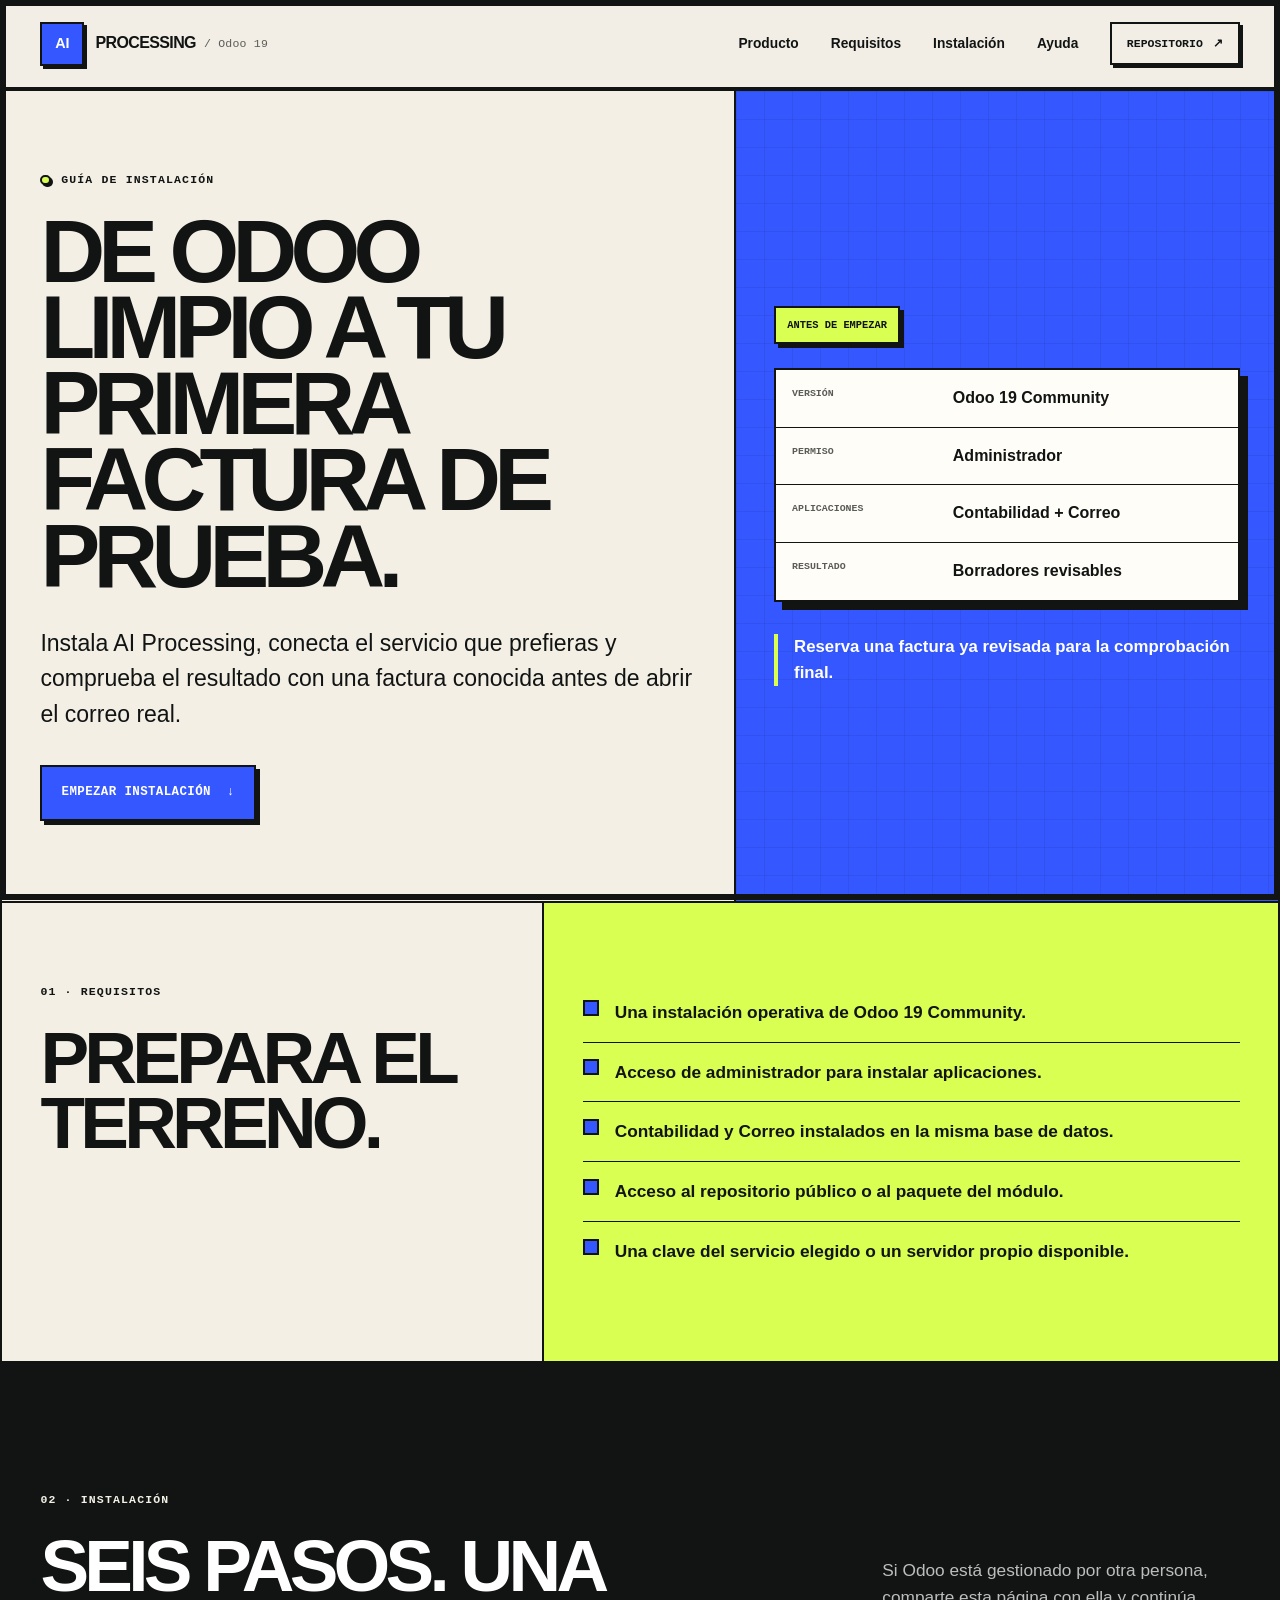
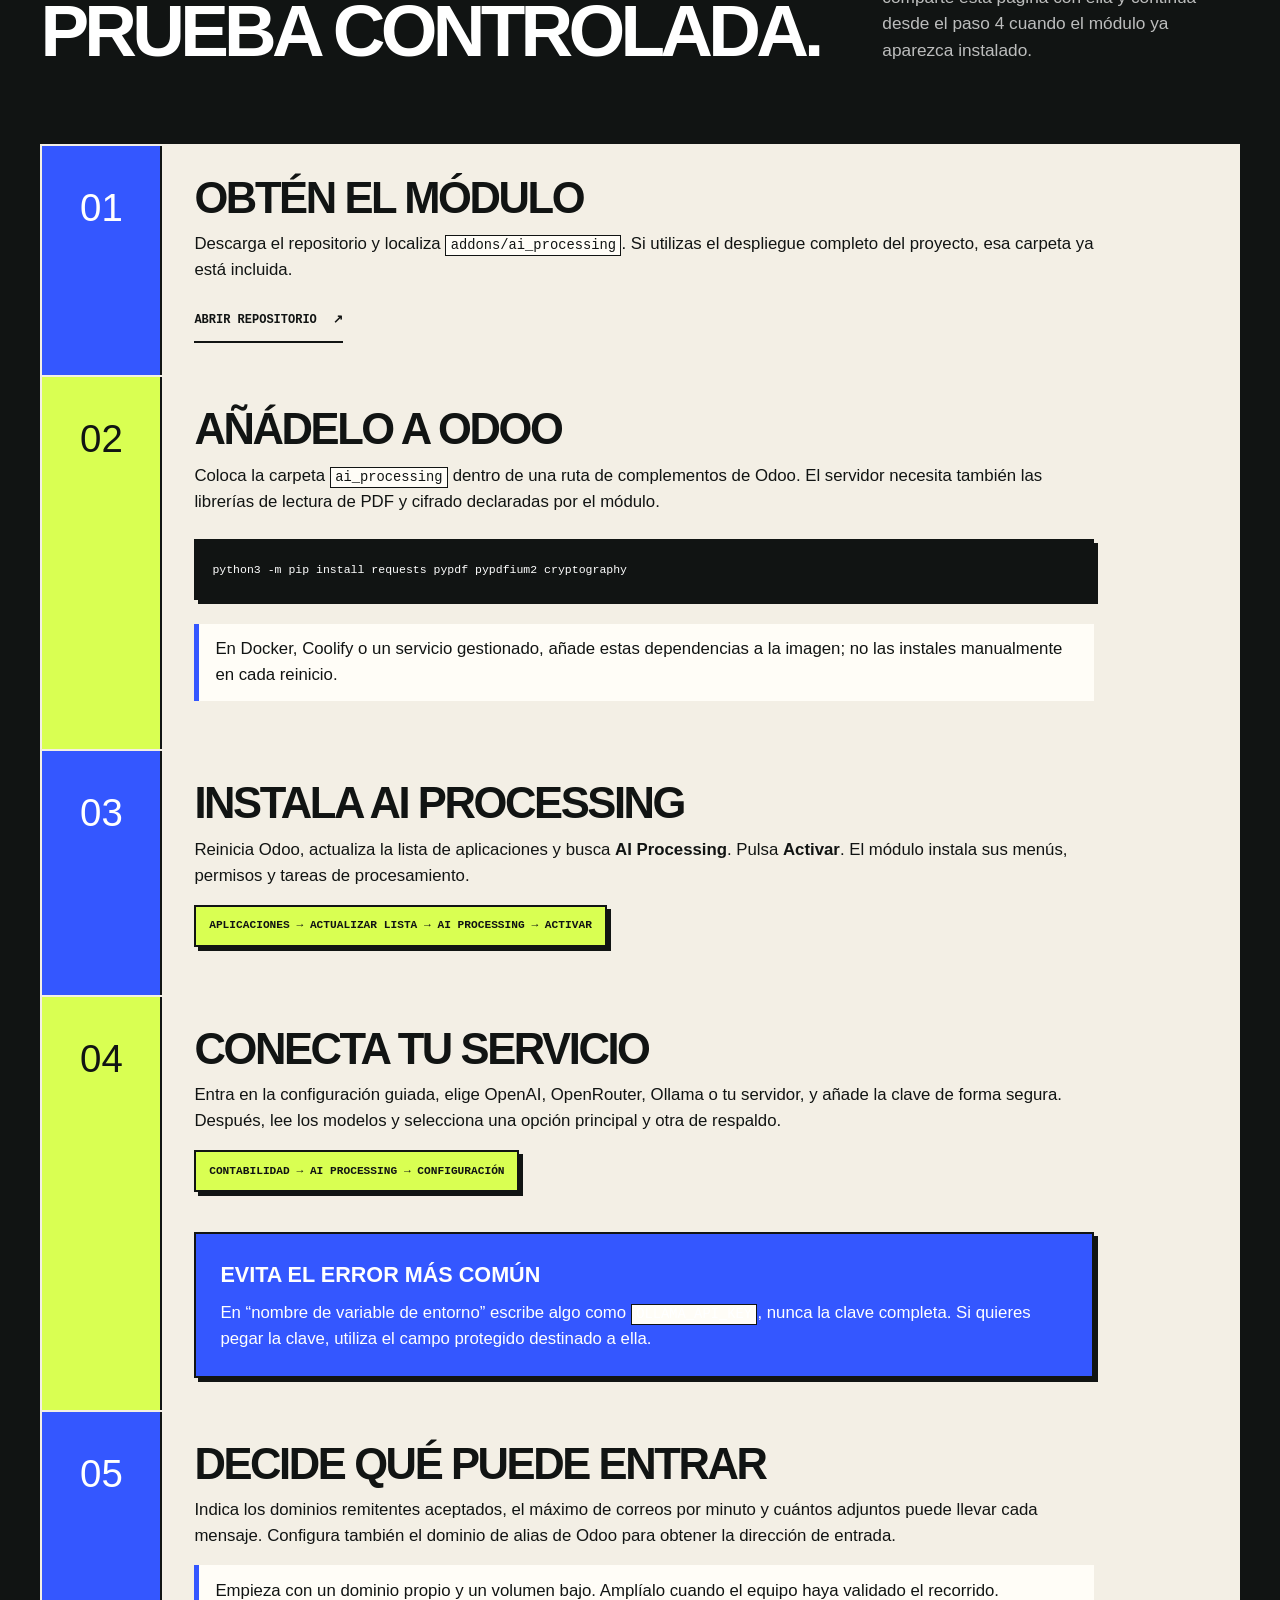
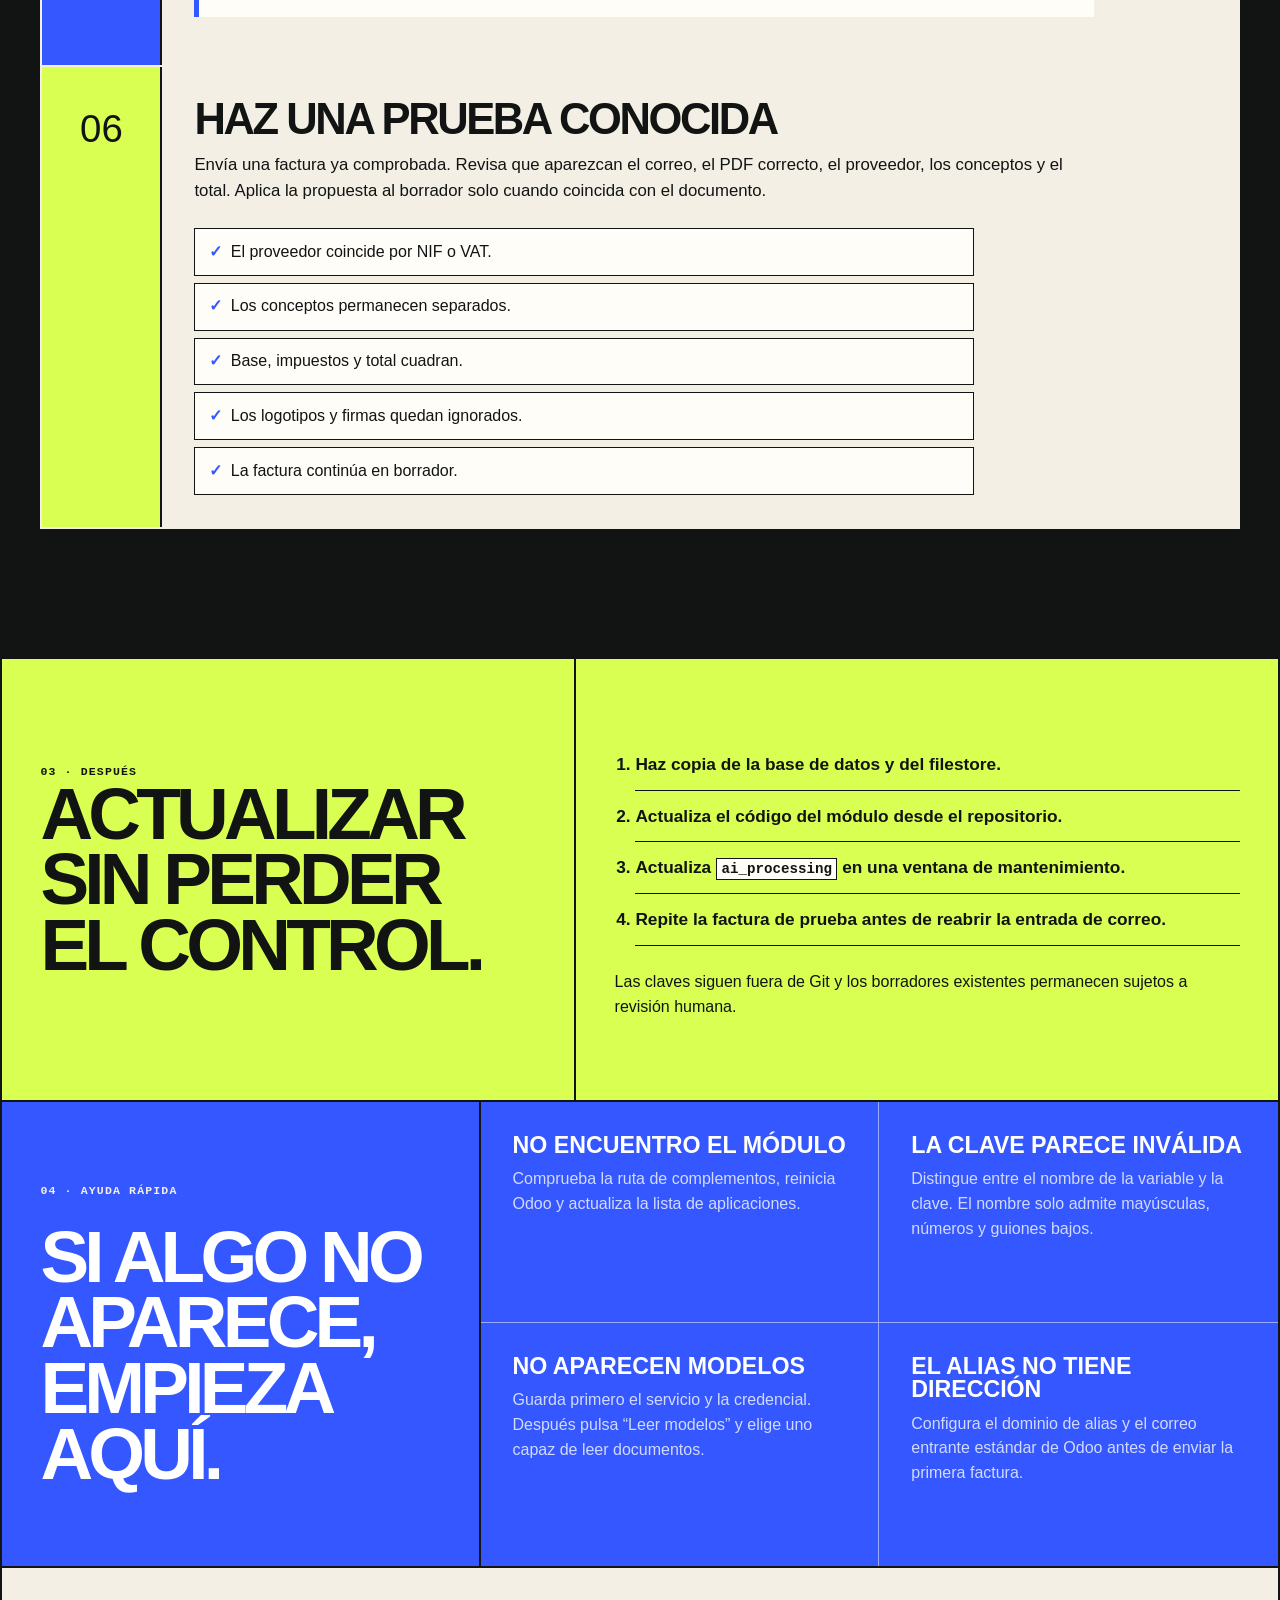
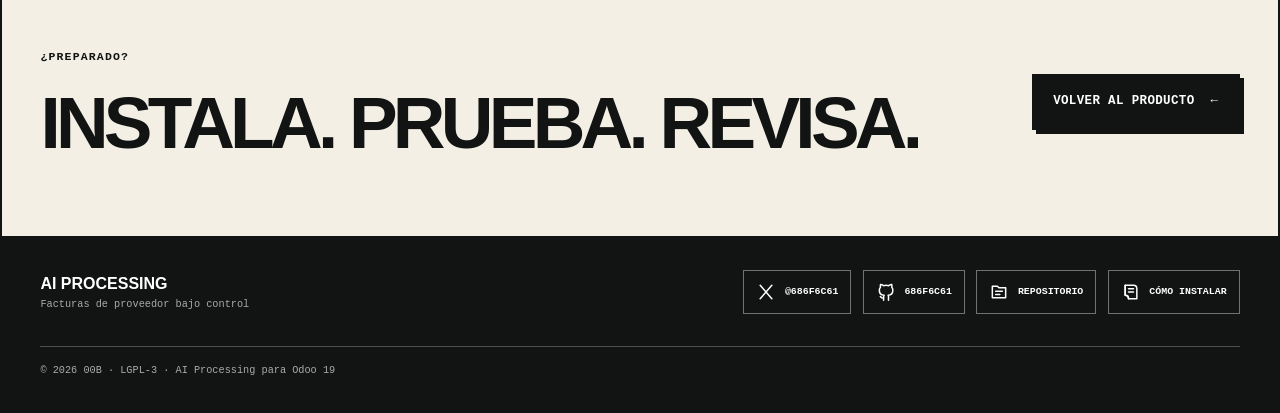
==== commit 1e3a029d: "Release AI Processing for Odoo 19" ====
--- a/landing/instalar.html
+++ b/landing/instalar.html
@@ -63,7 +63,6 @@
         <a href="./index.html#flujo">Producto</a>
         <a href="#requisitos">Requisitos</a>
         <a href="#pasos">Instalación</a>
-        <a href="#correo">Correo</a>
         <a href="#problemas">Ayuda</a>
       </nav>
 
@@ -131,7 +130,6 @@
           <li>Contabilidad y Correo instalados en la misma base de datos.</li>
           <li>Acceso al repositorio público o al paquete del módulo.</li>
           <li>Una clave del servicio elegido o un servidor propio disponible.</li>
-          <li>Un buzón compartido para recibir facturas, preferiblemente por IMAP.</li>
         </ul>
       </section>
 
@@ -154,7 +152,7 @@
               <h3>Obtén el módulo</h3>
               <p>
                 Descarga el repositorio y localiza
-                <code>ai_processing</code>. Si utilizas el despliegue
+                <code>addons/ai_processing</code>. Si utilizas el despliegue
                 completo del proyecto, esa carpeta ya está incluida.
               </p>
               <a
@@ -226,17 +224,13 @@
               <h3>Decide qué puede entrar</h3>
               <p>
                 Indica los dominios remitentes aceptados, el máximo de correos
-                por minuto y cuántos adjuntos puede llevar cada mensaje. Después
-                conecta un buzón compartido de facturas al correo entrante de Odoo.
+                por minuto y cuántos adjuntos puede llevar cada mensaje. Configura
+                también el dominio de alias de Odoo para obtener la dirección de entrada.
               </p>
               <p class="install-note">
-                No necesitas configurar una cuenta SMTP saliente. AI Processing
-                recibe facturas; no las envía.
-              </p>
-              <a class="text-link" href="#correo">
-                Elegir y conectar el correo
-                <span aria-hidden="true">↓</span>
-              </a>
+                Empieza con un dominio propio y un volumen bajo. Amplíalo cuando
+                el equipo haya validado el recorrido.
+              </p>
             </div>
           </li>
 
@@ -261,96 +255,9 @@
         </ol>
       </section>
 
-      <section class="mail-setup" id="correo" aria-labelledby="mail-title">
-        <div class="mail-setup__intro">
-          <p class="eyebrow">03 · Correo</p>
-          <h2 id="mail-title">Un buzón compartido. No una cuenta personal.</h2>
-          <p>
-            Para Odoo instalado en tu servidor, crea una dirección estable para
-            las facturas y conéctala por IMAP. El equipo podrá cambiar sin
-            perder el circuito ni mezclar documentos con correos personales.
-          </p>
-          <div class="mail-address">
-            <small>Dirección recomendada</small>
-            <strong>facturas@empresa.com</strong>
-            <span>Recepción dedicada · IMAP · SSL/TLS</span>
-          </div>
-        </div>
-
-        <div class="mail-setup__steps">
-          <ol>
-            <li>
-              <span>01</span>
-              <div>
-                <strong>Crea el buzón</strong>
-                <p>
-                  Usa una cuenta compartida de tu proveedor de correo. No
-                  conectes el buzón personal de quien revisa las facturas.
-                </p>
-              </div>
-            </li>
-            <li>
-              <span>02</span>
-              <div>
-                <strong>Conecta Odoo por IMAP</strong>
-                <p>
-                  En modo desarrollador abre los servidores de correo entrante,
-                  añade host, puerto, SSL/TLS y la credencial del buzón.
-                </p>
-                <code>Ajustes → Técnico → Correos electrónicos → Servidores de correo entrante</code>
-              </div>
-            </li>
-            <li>
-              <span>03</span>
-              <div>
-                <strong>Entrega el correo a AI Processing</strong>
-                <p>
-                  En “Crear un nuevo registro” selecciona
-                  <b>AI Processing incoming email</b> y activa
-                  <b>Conservar adjuntos</b>.
-                </p>
-              </div>
-            </li>
-            <li>
-              <span>04</span>
-              <div>
-                <strong>Autoriza y prueba</strong>
-                <p>
-                  Añade primero tu dominio como remitente permitido, pulsa
-                  “Probar y confirmar” y envía una factura ya revisada.
-                </p>
-              </div>
-            </li>
-          </ol>
-
-          <aside>
-            <strong>¿Desde qué cuenta se puede enviar?</strong>
-            <p>
-              Desde cualquier dirección cuyo dominio hayas autorizado. El
-              plugin filtra dominios, no obliga a una cuenta concreta.
-            </p>
-            <strong>¿Y el alias que muestra el módulo?</strong>
-            <p>
-              Es la ruta interna de AI Processing. Con el buzón IMAP, la
-              dirección pública que compartes es
-              <code>facturas@empresa.com</code>.
-            </p>
-            <a
-              class="text-link text-link--light"
-              href="https://www.odoo.com/documentation/19.0/es/applications/general/email_communication/email_servers_inbound.html"
-              target="_blank"
-              rel="noopener noreferrer"
-            >
-              Documentación oficial de Odoo 19
-              <span aria-hidden="true">↗</span>
-            </a>
-          </aside>
-        </div>
-      </section>
-
       <section class="after-install" aria-labelledby="after-title">
         <div>
-          <p class="eyebrow">04 · Después</p>
+          <p class="eyebrow">03 · Después</p>
           <h2 id="after-title">Actualizar sin perder el control.</h2>
         </div>
         <div>
@@ -369,7 +276,7 @@
 
       <section class="install-help" id="problemas" aria-labelledby="help-title">
         <div>
-          <p class="eyebrow eyebrow--light">05 · Ayuda rápida</p>
+          <p class="eyebrow eyebrow--light">04 · Ayuda rápida</p>
           <h2 id="help-title">Si algo no aparece, empieza aquí.</h2>
         </div>
         <div class="help-grid">
@@ -387,7 +294,7 @@
           </article>
           <article>
             <h3>El alias no tiene dirección</h3>
-            <p>Si usas un buzón IMAP dedicado, envía la prueba a ese buzón. El alias pertenece al enrutamiento interno del módulo.</p>
+            <p>Configura el dominio de alias y el correo entrante estándar de Odoo antes de enviar la primera factura.</p>
           </article>
         </div>
       </section>
--- a/landing/styles.css
+++ b/landing/styles.css
@@ -784,388 +784,6 @@
   }
 }
 
-.demo-route {
-  display: grid;
-  grid-template-columns: minmax(0, 0.86fr) 4.8rem minmax(0, 1.14fr);
-  align-items: center;
-}
-
-.demo-stage {
-  min-width: 0;
-  border: 2px solid var(--ink);
-  background: var(--paper-bright);
-}
-
-.demo-stage--mail {
-  padding: 0.85rem;
-  box-shadow: 5px 5px 0 var(--ink);
-  animation: demo-mail-arrives 8s var(--ease) infinite;
-}
-
-.demo-stage__head {
-  display: grid;
-  grid-template-columns: 2.2rem minmax(0, 1fr);
-  gap: 0.65rem;
-  align-items: center;
-}
-
-.demo-stage__head > span {
-  display: grid;
-  width: 2.2rem;
-  height: 2.2rem;
-  place-items: center;
-  border: 2px solid var(--ink);
-  background: var(--lime);
-  font-family: var(--mono);
-  font-size: 0.65rem;
-  font-weight: 900;
-}
-
-.demo-stage__head small,
-.demo-odoo__head small {
-  display: block;
-  color: var(--muted);
-  font-family: var(--mono);
-  font-size: 0.5rem;
-  font-weight: 800;
-  letter-spacing: 0.05em;
-  text-transform: uppercase;
-}
-
-.demo-stage__head strong,
-.demo-odoo__head strong {
-  display: block;
-  overflow: hidden;
-  margin-top: 0.16rem;
-  font-size: 0.75rem;
-  line-height: 1.2;
-  text-overflow: ellipsis;
-  white-space: nowrap;
-}
-
-.demo-stage--mail > p {
-  overflow: hidden;
-  margin: 0.7rem 0;
-  padding-bottom: 0.55rem;
-  border-bottom: 1px solid var(--line-soft);
-  color: var(--muted);
-  font-family: var(--mono);
-  font-size: 0.48rem;
-  text-overflow: ellipsis;
-  white-space: nowrap;
-}
-
-.demo-attachment {
-  display: grid;
-  grid-template-columns: auto minmax(0, 1fr);
-  gap: 0.05rem 0.45rem;
-  align-items: center;
-  padding: 0.48rem;
-  border: 1px solid var(--ink);
-  font-family: var(--mono);
-}
-
-.demo-attachment + .demo-attachment {
-  margin-top: 0.4rem;
-}
-
-.demo-attachment > span {
-  grid-row: span 2;
-  padding: 0.22rem 0.28rem;
-  border: 1px solid var(--ink);
-  font-size: 0.47rem;
-  font-weight: 900;
-}
-
-.demo-attachment strong {
-  overflow: hidden;
-  font-size: 0.5rem;
-  text-overflow: ellipsis;
-  white-space: nowrap;
-}
-
-.demo-attachment small {
-  color: var(--muted);
-  font-size: 0.43rem;
-  font-weight: 800;
-  text-transform: uppercase;
-}
-
-.demo-attachment--invoice {
-  animation: demo-invoice-found 8s steps(1, end) infinite;
-}
-
-.demo-attachment--invoice > span {
-  background: var(--blue);
-  color: white;
-}
-
-.demo-attachment--ignored {
-  border-style: dashed;
-  opacity: 0.5;
-}
-
-.demo-connector {
-  position: relative;
-  display: grid;
-  justify-items: center;
-  gap: 0.2rem;
-  color: var(--ink);
-}
-
-.demo-connector > span {
-  display: grid;
-  z-index: 1;
-  width: 2.5rem;
-  height: 2.5rem;
-  place-items: center;
-  border: 2px solid var(--ink);
-  border-radius: 50%;
-  background: var(--lime);
-  box-shadow: 3px 3px 0 var(--ink);
-  font-family: var(--display);
-  font-size: 0.72rem;
-  animation: demo-ai-pulse 8s var(--ease) infinite;
-}
-
-.demo-connector svg {
-  width: 100%;
-  height: 1.5rem;
-  overflow: visible;
-}
-
-.demo-connector path {
-  fill: none;
-  stroke: currentColor;
-  stroke-width: 3;
-  stroke-linecap: square;
-  stroke-linejoin: miter;
-}
-
-.demo-connector path:first-child {
-  stroke-dasharray: 84;
-  animation: demo-data-route 8s var(--ease) infinite;
-}
-
-.demo-connector small {
-  font-family: var(--mono);
-  font-size: 0.42rem;
-  font-weight: 800;
-  text-align: center;
-  text-transform: uppercase;
-}
-
-.demo-stage--odoo {
-  box-shadow: 6px 6px 0 var(--ink);
-  animation: demo-odoo-created 8s var(--ease) infinite;
-}
-
-.demo-odoo__head {
-  display: grid;
-  grid-template-columns: minmax(0, 1fr) auto;
-  gap: 0.55rem;
-  align-items: start;
-  padding: 0.72rem;
-  border-bottom: 2px solid var(--ink);
-  background: var(--paper);
-}
-
-.demo-odoo__head > span {
-  padding: 0.28rem 0.35rem;
-  border: 1px solid var(--ink);
-  background: var(--lime);
-  font-family: var(--mono);
-  font-size: 0.44rem;
-  font-weight: 900;
-  text-transform: uppercase;
-}
-
-.demo-stage--odoo dl {
-  display: grid;
-  margin: 0;
-}
-
-.demo-stage--odoo dl > div {
-  display: grid;
-  grid-template-columns: 1fr auto;
-  gap: 0.5rem;
-  padding: 0.45rem 0.72rem;
-  border-bottom: 1px solid var(--line-soft);
-}
-
-.demo-stage--odoo dt {
-  color: var(--muted);
-  font-family: var(--mono);
-  font-size: 0.43rem;
-  font-weight: 800;
-  text-transform: uppercase;
-}
-
-.demo-stage--odoo dd {
-  overflow: hidden;
-  margin: 0;
-  font-size: 0.52rem;
-  font-weight: 800;
-  text-overflow: ellipsis;
-  white-space: nowrap;
-}
-
-.demo-odoo__attachment {
-  display: flex;
-  align-items: center;
-  gap: 0.4rem;
-  padding: 0.52rem 0.72rem;
-  font-family: var(--mono);
-  font-size: 0.45rem;
-}
-
-.demo-odoo__attachment span {
-  color: var(--blue);
-  font-size: 0.9rem;
-  font-weight: 900;
-}
-
-.demo-odoo__footer {
-  display: flex;
-  align-items: center;
-  justify-content: space-between;
-  gap: 0.5rem;
-  padding: 0.55rem 0.72rem;
-  color: white;
-  background: var(--ink);
-  font-family: var(--mono);
-  font-size: 0.43rem;
-  font-weight: 800;
-  text-transform: uppercase;
-}
-
-.demo-odoo__footer b {
-  color: var(--lime);
-}
-
-.demo-odoo__footer span:last-child {
-  padding: 0.28rem 0.35rem;
-  border: 1px solid white;
-  color: var(--ink);
-  background: var(--lime);
-  white-space: nowrap;
-}
-
-.demo-proof {
-  display: grid;
-  grid-template-columns: repeat(3, 1fr);
-  border: 2px solid var(--ink);
-  background: var(--paper-bright);
-}
-
-.demo-proof span {
-  padding: 0.55rem;
-  border-right: 1px solid var(--ink);
-  font-family: var(--mono);
-  font-size: 0.45rem;
-  font-weight: 800;
-  text-align: center;
-  text-transform: uppercase;
-  animation: demo-proof-ready 8s steps(1, end) infinite;
-}
-
-.demo-proof span:last-child {
-  border-right: 0;
-}
-
-.demo-proof b {
-  display: block;
-  color: var(--blue);
-  font-size: 0.56rem;
-}
-
-.demo-proof span:nth-child(2) {
-  animation-delay: 0.7s;
-}
-
-.demo-proof span:nth-child(3) {
-  animation-delay: 1.4s;
-}
-
-@keyframes demo-mail-arrives {
-  0%,
-  8% {
-    transform: translateX(-4px);
-    opacity: 0.82;
-  }
-  18%,
-  100% {
-    transform: translateX(0);
-    opacity: 1;
-  }
-}
-
-@keyframes demo-invoice-found {
-  0%,
-  20% {
-    background: var(--paper-bright);
-  }
-  21%,
-  100% {
-    background: var(--lime);
-  }
-}
-
-@keyframes demo-ai-pulse {
-  0%,
-  22% {
-    transform: scale(0.86);
-    background: var(--paper-bright);
-  }
-  35%,
-  55% {
-    transform: scale(1.08);
-    background: var(--lime);
-  }
-  70%,
-  100% {
-    transform: scale(1);
-    background: var(--lime);
-  }
-}
-
-@keyframes demo-data-route {
-  0%,
-  30% {
-    stroke-dashoffset: 84;
-  }
-  55%,
-  100% {
-    stroke-dashoffset: 0;
-  }
-}
-
-@keyframes demo-odoo-created {
-  0%,
-  44% {
-    transform: translateX(4px);
-    opacity: 0.72;
-  }
-  62%,
-  100% {
-    transform: translateX(0);
-    opacity: 1;
-  }
-}
-
-@keyframes demo-proof-ready {
-  0%,
-  38% {
-    color: var(--muted);
-    background: var(--paper-bright);
-  }
-  55%,
-  100% {
-    color: var(--ink);
-    background: var(--lime);
-  }
-}
-
 .visual-label {
   position: absolute;
   z-index: 4;
@@ -1766,21 +1384,6 @@
 .panel-note p {
   margin: 0;
   font-size: 0.88rem;
-}
-
-.panel-note a,
-.faq-list details p a {
-  color: inherit;
-  font-weight: 800;
-  text-underline-offset: 0.18em;
-}
-
-.faq-list details p code {
-  padding: 0.08rem 0.25rem;
-  border: 1px solid var(--ink);
-  background: var(--lime);
-  font-family: var(--mono);
-  font-size: 0.82em;
 }
 
 .faq {
@@ -1852,7 +1455,6 @@
   display: flex;
   flex-direction: column;
   justify-content: center;
-  min-width: 0;
   padding: var(--space-6) var(--gutter);
 }
 
@@ -2089,7 +1691,6 @@
 
 .install-prerequisites h2,
 .install-guide__heading h2,
-.mail-setup h2,
 .after-install h2,
 .install-help h2,
 .docs-closing h2 {
@@ -2311,157 +1912,6 @@
   color: var(--blue);
   font-weight: 900;
   content: "✓";
-}
-
-.mail-setup {
-  width: min(100%, var(--content));
-  margin-inline: auto;
-  border-right: 2px solid var(--ink);
-  border-bottom: 2px solid var(--ink);
-  border-left: 2px solid var(--ink);
-  background: var(--paper);
-}
-
-.mail-setup__intro {
-  padding: var(--space-6) var(--gutter);
-  border-bottom: 2px solid var(--ink);
-  background: var(--lime);
-}
-
-.mail-setup h2 {
-  max-width: 980px;
-  margin: 0;
-}
-
-.mail-setup__intro > p:not(.eyebrow) {
-  max-width: 820px;
-  margin: var(--space-3) 0;
-  font-size: 1.12rem;
-  font-weight: 650;
-}
-
-.mail-address {
-  display: grid;
-  width: min(100%, 920px);
-  margin-top: var(--space-4);
-  padding: 1rem 1.2rem;
-  border: 2px solid var(--ink);
-  background: var(--paper-bright);
-  box-shadow: var(--shadow-small);
-}
-
-.mail-address small,
-.mail-address span {
-  font-family: var(--mono);
-  font-size: 0.62rem;
-  font-weight: 800;
-  letter-spacing: 0.04em;
-  text-transform: uppercase;
-}
-
-.mail-address strong {
-  overflow-wrap: anywhere;
-  margin: 0.3rem 0;
-  color: var(--blue);
-  font-family: var(--display);
-  font-size: clamp(1.55rem, 3.5vw, 3.2rem);
-  line-height: 1;
-}
-
-.mail-address span {
-  color: var(--muted);
-}
-
-.mail-setup__steps {
-  display: grid;
-  grid-template-columns: minmax(0, 1.25fr) minmax(300px, 0.75fr);
-}
-
-.mail-setup__steps > ol {
-  margin: 0;
-  padding: 0;
-  border-right: 2px solid var(--ink);
-  list-style: none;
-}
-
-.mail-setup__steps li {
-  display: grid;
-  grid-template-columns: 4rem minmax(0, 1fr);
-  border-bottom: 1px solid var(--ink);
-}
-
-.mail-setup__steps li:last-child {
-  border-bottom: 0;
-}
-
-.mail-setup__steps li > span {
-  display: grid;
-  place-items: center;
-  border-right: 1px solid var(--ink);
-  color: white;
-  background: var(--blue);
-  font-family: var(--display);
-  font-size: 1.35rem;
-}
-
-.mail-setup__steps li:nth-child(even) > span {
-  color: var(--ink);
-  background: var(--lime);
-}
-
-.mail-setup__steps li > div {
-  min-width: 0;
-  padding: 1.25rem;
-}
-
-.mail-setup__steps li strong,
-.mail-setup__steps aside > strong {
-  display: block;
-  font-family: var(--display);
-  font-size: 1.35rem;
-  line-height: 1;
-  text-transform: uppercase;
-}
-
-.mail-setup__steps li p {
-  max-width: 720px;
-  margin: 0.45rem 0 0;
-}
-
-.mail-setup__steps li code {
-  display: inline-block;
-  max-width: 100%;
-  margin-top: 0.75rem;
-  padding: 0.45rem 0.55rem;
-  border: 1px solid var(--ink);
-  background: var(--paper-bright);
-  font-family: var(--mono);
-  font-size: 0.68rem;
-  overflow-wrap: anywhere;
-}
-
-.mail-setup__steps aside {
-  padding: var(--space-5);
-  color: white;
-  background:
-    linear-gradient(rgba(255, 255, 255, 0.08) 1px, transparent 1px),
-    linear-gradient(90deg, rgba(255, 255, 255, 0.08) 1px, transparent 1px),
-    var(--blue);
-  background-size: 28px 28px;
-}
-
-.mail-setup__steps aside > strong:not(:first-child) {
-  margin-top: var(--space-4);
-}
-
-.mail-setup__steps aside p {
-  margin: 0.65rem 0 var(--space-3);
-  color: rgba(255, 255, 255, 0.82);
-}
-
-.mail-setup__steps aside code {
-  color: var(--ink);
-  background: var(--lime);
 }
 
 .after-install {
@@ -2936,7 +2386,6 @@
 @media (max-width: 1180px) {
   .docs-hero,
   .install-prerequisites,
-  .mail-setup__steps,
   .after-install,
   .install-help {
     grid-template-columns: 1fr;
@@ -2954,11 +2403,6 @@
     grid-template-columns: 1fr;
   }
 
-  .mail-setup__steps > ol {
-    border-right: 0;
-    border-bottom: 2px solid var(--ink);
-  }
-
   .site-footer {
     grid-template-columns: 1fr;
   }
@@ -2979,7 +2423,6 @@
   .install-prerequisites > div,
   .install-prerequisites > ul,
   .install-guide,
-  .mail-setup__intro,
   .after-install > div,
   .install-help > div:first-child,
   .docs-closing {
@@ -3003,7 +2446,6 @@
 
   .install-prerequisites h2,
   .install-guide__heading h2,
-  .mail-setup h2,
   .after-install h2,
   .install-help h2,
   .docs-closing h2 {
@@ -3037,14 +2479,6 @@
     white-space: normal;
   }
 
-  .mail-setup__steps li {
-    grid-template-columns: 3.3rem minmax(0, 1fr);
-  }
-
-  .mail-setup__steps aside {
-    padding: var(--space-4) 1.1rem;
-  }
-
   .help-grid {
     grid-template-columns: 1fr;
   }
@@ -3079,10 +2513,6 @@
 }
 
 @media (max-width: 480px) {
-  .mail-address strong {
-    font-size: 1.25rem;
-  }
-
   .socials {
     display: grid;
     grid-template-columns: 1fr;
@@ -3091,63 +2521,6 @@
 
   .socials a {
     width: 100%;
-  }
-}
-
-@media (max-width: 600px) {
-  .hero__visual {
-    min-height: 720px;
-  }
-
-  .product-demo {
-    width: calc(100% - 12px);
-  }
-
-  .demo-route {
-    grid-template-columns: 1fr;
-    gap: 0.65rem;
-  }
-
-  .demo-connector {
-    grid-template-columns: auto minmax(0, 1fr) auto;
-    gap: 0.5rem;
-    width: 100%;
-  }
-
-  .demo-connector svg {
-    min-width: 0;
-    transform: none;
-  }
-
-  .demo-connector small {
-    max-width: 4rem;
-  }
-
-  .demo-stage--mail,
-  .demo-stage--odoo {
-    width: 100%;
-  }
-
-  .demo-proof {
-    grid-template-columns: 1fr;
-  }
-
-  .demo-proof span {
-    display: grid;
-    grid-template-columns: 1.7rem 1fr;
-    align-items: center;
-    padding: 0.38rem 0.55rem;
-    border-right: 0;
-    border-bottom: 1px solid var(--ink);
-    text-align: left;
-  }
-
-  .demo-proof span:last-child {
-    border-bottom: 0;
-  }
-
-  .demo-proof b {
-    display: inline;
   }
 }
 
@@ -3168,19 +2541,9 @@
   .demo-inbox,
   .demo-file--active,
   .demo-progress li span,
-  .demo-draft,
-  .demo-stage--mail,
-  .demo-attachment--invoice,
-  .demo-connector > span,
-  .demo-connector path:first-child,
-  .demo-stage--odoo,
-  .demo-proof span {
+  .demo-draft {
     transform: none;
     opacity: 1;
-  }
-
-  .demo-connector path:first-child {
-    stroke-dashoffset: 0;
   }
 }
 
